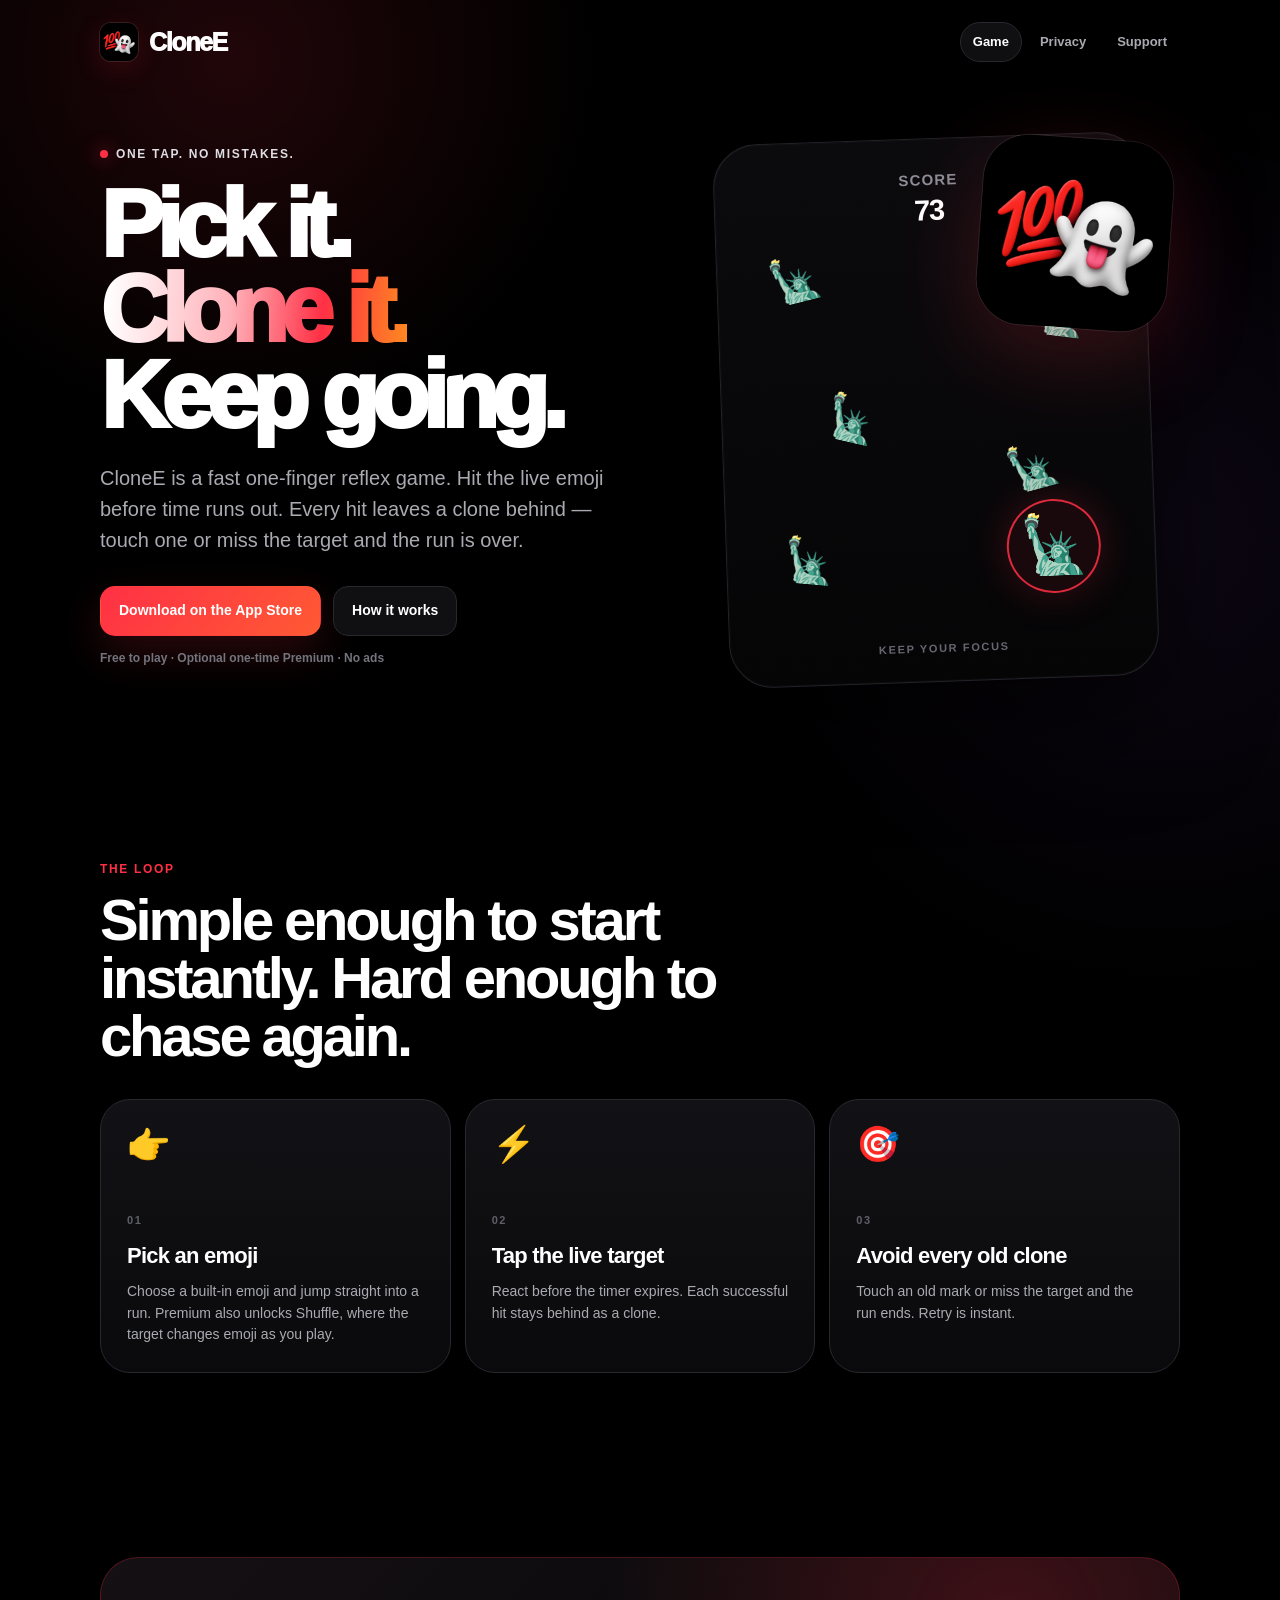
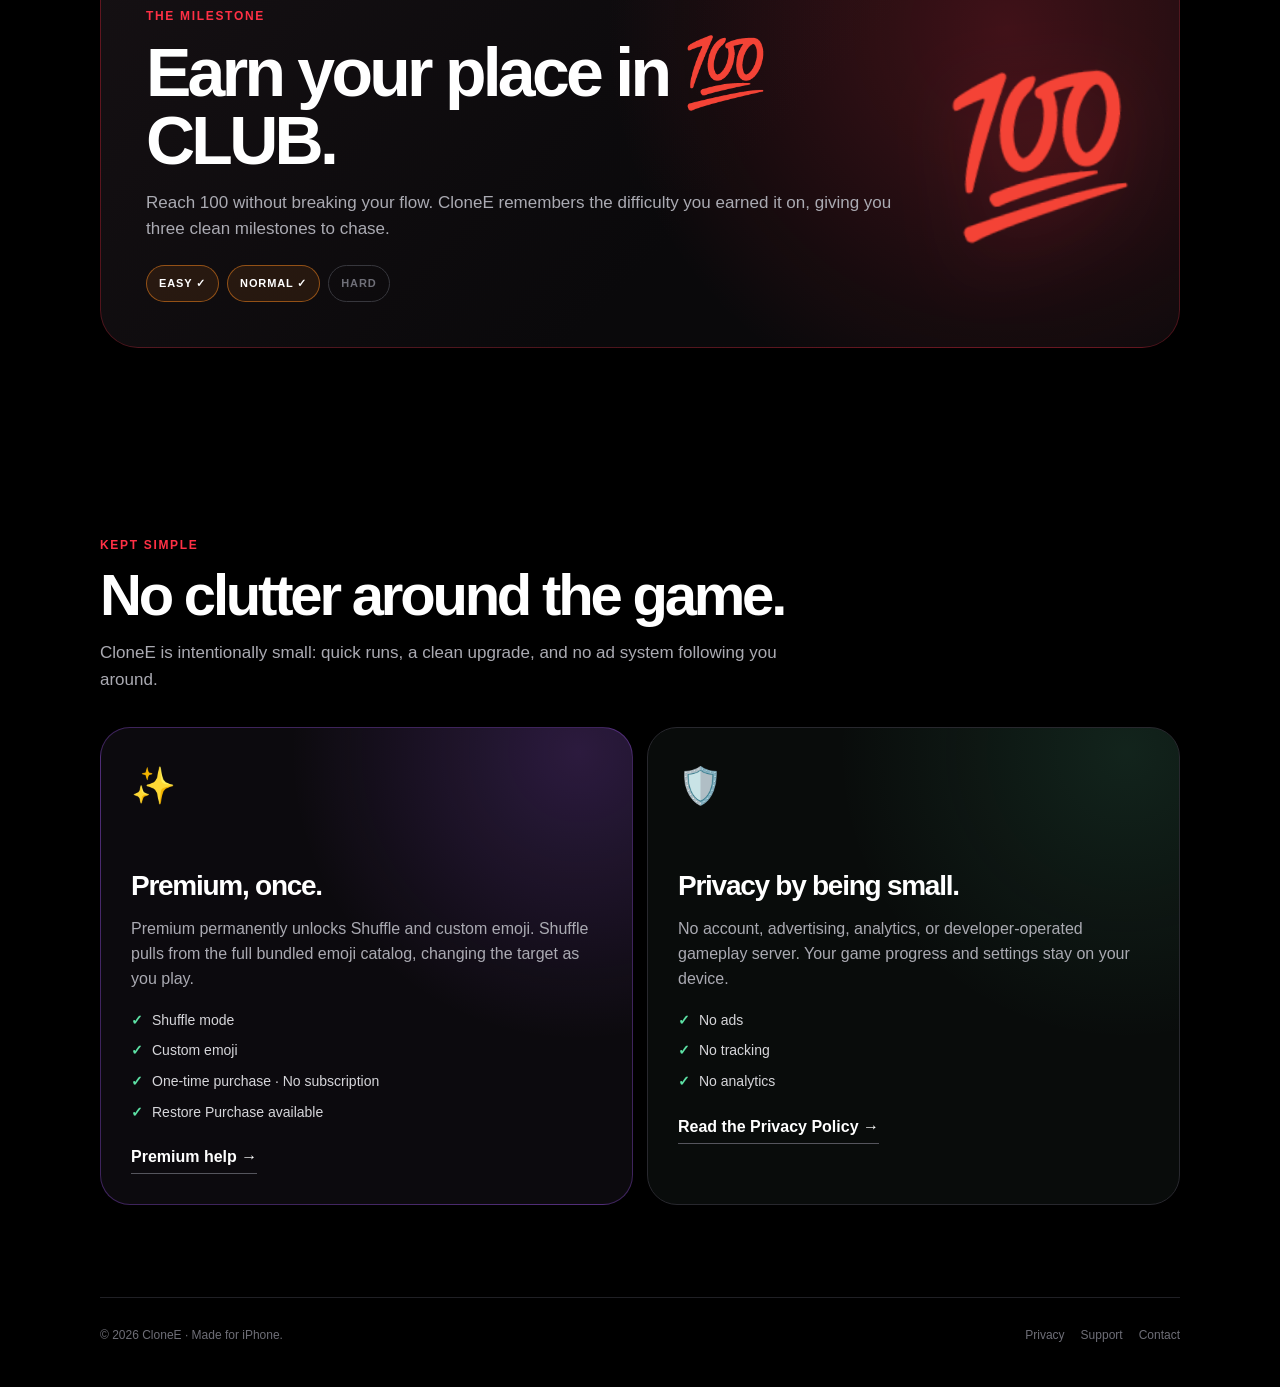
==== index.html @ 0df3048b "Improve CloneE SEO metadata and structured data" ====
<!doctype html>
<html lang="en">
<head>
  <meta charset="utf-8">
  <meta name="viewport" content="width=device-width,initial-scale=1,viewport-fit=cover">
  <meta name="theme-color" content="#000000">
  <meta name="description" content="CloneE is a fast one-finger emoji reflex game for iPhone. Pick a target, react fast, avoid old clones, and chase the 💯 CLUB.">
  <link rel="canonical" href="https://clonee.app/">
  <meta property="og:title" content="CloneE — One tap. No mistakes.">
  <meta property="og:description" content="Pick an emoji — or unlock Shuffle and change targets as you play. Hit the live target, avoid old clones, and keep the run alive.">
  <meta property="og:type" content="website">
  <meta property="og:url" content="https://clonee.app/">
  <meta property="og:site_name" content="CloneE">
  <meta property="og:image" content="https://clonee.app/assets/app-icon.png">
  <meta property="og:image:alt" content="CloneE app icon">
  <meta name="twitter:card" content="summary">
  <meta name="twitter:title" content="CloneE — One tap. No mistakes.">
  <meta name="twitter:description" content="A fast one-finger emoji reflex game for iPhone with Normal and Premium Shuffle modes.">
  <meta name="twitter:image" content="https://clonee.app/assets/app-icon.png">
  <link rel="icon" type="image/png" href="assets/favicon.png">
  <link rel="apple-touch-icon" href="assets/apple-touch-icon.png">
  <link rel="stylesheet" href="styles.css">
  <title>CloneE — Emoji Reflex Game for iPhone</title>
  <script type="application/ld+json">
  {
    "@context": "https://schema.org",
    "@type": "SoftwareApplication",
    "name": "CloneE",
    "applicationCategory": "GameApplication",
    "operatingSystem": "iOS",
    "url": "https://clonee.app/",
    "downloadUrl": "https://apps.apple.com/app/id6813370508",
    "image": "https://clonee.app/assets/app-icon.png",
    "description": "CloneE is a fast one-finger emoji reflex game for iPhone. Hit the live target, avoid old clones, and unlock Premium Shuffle mode and custom emoji.",
    "offers": {
      "@type": "Offer",
      "price": "0",
      "priceCurrency": "USD"
    }
  }
  </script>
</head>
<body>
<a class="skip-link" href="#main">Skip to content</a>
<header class="shell topbar">
  <a class="brand" href="index.html" aria-label="CloneE home">
    <img class="brand-icon" src="assets/app-icon.png" alt="">
    <span>CloneE</span>
  </a>
  <nav class="nav" aria-label="Main navigation">
    <a href="index.html" aria-current="page">Game</a>
    <a href="privacy.html">Privacy</a>
    <a href="support.html">Support</a>
  </nav>
</header>

<main id="main">
  <section class="shell hero">
    <div class="hero-copy">
      <span class="eyebrow"><span class="eyebrow-dot" aria-hidden="true"></span> One tap. No mistakes.</span>
      <h1>Pick it.<br><span class="accent">Clone it.</span><br>Keep going.</h1>
      <p class="lead">CloneE is a fast one-finger reflex game. Hit the live emoji before time runs out. Every hit leaves a clone behind — touch one or miss the target and the run is over.</p>
      <div class="actions">
        <a class="button coming" href="https://apps.apple.com/us/app/clonee/id6813370508" target="_blank" rel="noopener noreferrer" aria-label="Download CloneE on the App Store">Download on the App Store</a>
        <a class="button secondary" href="support.html">How it works</a>
      </div>
      <p class="micro">Free to play · Optional one-time Premium · No ads</p>
    </div>

    <div class="hero-art" aria-label="Stylized preview of CloneE gameplay">
      <div class="icon-wrap"><img class="app-icon" src="assets/app-icon.png" alt="CloneE app icon"></div>
      <div class="game-card">
        <div class="game-score">SCORE<strong>73</strong></div>
        <span class="clone c1" aria-hidden="true">🗽</span>
        <span class="clone c2" aria-hidden="true">🗽</span>
        <span class="clone c3" aria-hidden="true">🗽</span>
        <span class="clone c4" aria-hidden="true">🗽</span>
        <span class="clone c5" aria-hidden="true">🗽</span>
        <span class="target" aria-hidden="true">🗽</span>
        <span class="game-caption">keep your focus</span>
      </div>
    </div>
  </section>

  <section class="shell section" aria-labelledby="how-title">
    <div class="section-head">
      <span class="section-kicker">The loop</span>
      <h2 id="how-title">Simple enough to start instantly. Hard enough to chase again.</h2>
    </div>
    <div class="steps">
      <article class="step">
        <div class="step-emoji" aria-hidden="true">👉</div>
        <span class="step-number">01</span>
        <h3>Pick an emoji</h3>
        <p>Choose a built-in emoji and jump straight into a run. Premium also unlocks Shuffle, where the target changes emoji as you play.</p>
      </article>
      <article class="step">
        <div class="step-emoji" aria-hidden="true">⚡</div>
        <span class="step-number">02</span>
        <h3>Tap the live target</h3>
        <p>React before the timer expires. Each successful hit stays behind as a clone.</p>
      </article>
      <article class="step">
        <div class="step-emoji" aria-hidden="true">🎯</div>
        <span class="step-number">03</span>
        <h3>Avoid every old clone</h3>
        <p>Touch an old mark or miss the target and the run ends. Retry is instant.</p>
      </article>
    </div>
  </section>

  <section class="shell section" aria-labelledby="club-title">
    <div class="club">
      <div>
        <span class="section-kicker">The milestone</span>
        <h2 id="club-title">Earn your place in 💯 CLUB.</h2>
        <p class="section-lead">Reach 100 without breaking your flow. CloneE remembers the difficulty you earned it on, giving you three clean milestones to chase.</p>
        <div class="mode-row" aria-label="100 Club difficulty examples">
          <span class="mode on">EASY ✓</span>
          <span class="mode on">NORMAL ✓</span>
          <span class="mode">HARD</span>
        </div>
      </div>
      <div class="club-mark" aria-hidden="true">💯</div>
    </div>
  </section>

  <section class="shell section" aria-labelledby="simple-title">
    <div class="section-head">
      <span class="section-kicker">Kept simple</span>
      <h2 id="simple-title">No clutter around the game.</h2>
      <p class="section-lead">CloneE is intentionally small: quick runs, a clean upgrade, and no ad system following you around.</p>
    </div>
    <div class="split">
      <article class="feature-card premium">
        <div class="card-icon" aria-hidden="true">✨</div>
        <h3>Premium, once.</h3>
        <p>Premium permanently unlocks Shuffle and custom emoji. Shuffle pulls from the full bundled emoji catalog, changing the target as you play.</p>
        <ul class="feature-list">
          <li>Shuffle mode</li>
          <li>Custom emoji</li>
          <li>One-time purchase · No subscription</li>
          <li>Restore Purchase available</li>
        </ul>
        <a class="text-link" href="support.html#premium">Premium help →</a>
      </article>
      <article class="feature-card privacy">
        <div class="card-icon" aria-hidden="true">🛡️</div>
        <h3>Privacy by being small.</h3>
        <p>No account, advertising, analytics, or developer-operated gameplay server. Your game progress and settings stay on your device.</p>
        <ul class="feature-list">
          <li>No ads</li>
          <li>No tracking</li>
          <li>No analytics</li>
        </ul>
        <a class="text-link" href="privacy.html">Read the Privacy Policy →</a>
      </article>
    </div>
  </section>
</main>

<footer class="shell footer">
  <span>© 2026 CloneE · Made for iPhone.</span>
  <span class="footer-links">
    <a href="privacy.html">Privacy</a>
    <a href="support.html">Support</a>
    <a href="mailto:support@clonee.app">Contact</a>
  </span>
</footer>
</body>
</html>
---- styles.css ----
:root{
  --bg:#000;
  --surface:#0b0b0d;
  --surface-2:#111114;
  --surface-3:#17171b;
  --text:#fff;
  --muted:#aaaab2;
  --dim:#74747d;
  --line:#28282e;
  --red:#ff3045;
  --orange:#ff8a1f;
  --purple:#a95cff;
  --green:#5de2a5;
  --max:1080px;
  --reading:800px;
}
*{box-sizing:border-box}
html{background:var(--bg);color-scheme:dark;scroll-behavior:smooth}
body{
  margin:0;
  color:var(--text);
  background:
    radial-gradient(circle at 18% 2%,rgba(255,48,69,.13),transparent 23rem),
    radial-gradient(circle at 91% 18%,rgba(169,92,255,.08),transparent 28rem),
    var(--bg);
  font-family:-apple-system,BlinkMacSystemFont,"SF Pro Display","SF Pro Text","Segoe UI",sans-serif;
  -webkit-font-smoothing:antialiased;
  line-height:1.55;
}
a{color:inherit}
img{max-width:100%;display:block}
button,a{-webkit-tap-highlight-color:transparent}
::selection{background:rgba(255,48,69,.34);color:#fff}
.skip-link{position:fixed;left:16px;top:-80px;z-index:99;padding:10px 14px;border-radius:12px;background:#fff;color:#000;font-weight:850;text-decoration:none}
.skip-link:focus{top:16px}
.shell{width:min(calc(100% - 34px),var(--max));margin:0 auto}
.reading{width:min(calc(100% - 34px),var(--reading));margin:0 auto}
.topbar{height:84px;display:flex;align-items:center;justify-content:space-between;gap:18px}
.brand{display:inline-flex;align-items:center;gap:11px;text-decoration:none;font-size:25px;font-weight:950;letter-spacing:-.055em}
.brand-icon{width:38px;height:38px;border-radius:11px;box-shadow:0 0 0 1px rgba(255,255,255,.10),0 8px 28px rgba(255,48,69,.15)}
.nav{display:flex;align-items:center;gap:5px}
.nav a{padding:9px 12px;border-radius:999px;text-decoration:none;color:var(--muted);font-size:13px;font-weight:800;border:1px solid transparent;transition:.18s ease}
.nav a:hover,.nav a[aria-current="page"]{color:#fff;background:#101012;border-color:var(--line)}
.nav a:focus-visible,.button:focus-visible,.text-link:focus-visible,.contact-button:focus-visible{outline:3px solid rgba(255,255,255,.9);outline-offset:3px}

.hero{min-height:610px;display:grid;grid-template-columns:1.05fr .95fr;align-items:center;gap:52px;padding:54px 0 82px}
.eyebrow{display:inline-flex;align-items:center;gap:8px;color:#dedee3;font-size:12px;font-weight:900;letter-spacing:.14em;text-transform:uppercase}
.eyebrow-dot{width:8px;height:8px;border-radius:50%;background:var(--red);box-shadow:0 0 18px rgba(255,48,69,.8)}
h1{margin:16px 0 0;font-size:clamp(54px,8vw,94px);line-height:.91;letter-spacing:-.075em;font-weight:950}
.hero h1 .accent{background:linear-gradient(95deg,#fff 3%,#ffb0b8 43%,#ff3045 72%,#ff8a1f);background-clip:text;-webkit-background-clip:text;color:transparent}
.lead{max-width:630px;margin:24px 0 0;color:var(--muted);font-size:clamp(17px,2vw,20px)}
.actions{display:flex;align-items:center;gap:12px;flex-wrap:wrap;margin-top:30px}
.button{display:inline-flex;align-items:center;justify-content:center;min-height:50px;padding:0 18px;border-radius:15px;text-decoration:none;font-weight:900;font-size:14px;border:1px solid transparent}
.button.primary{background:#fff;color:#050505}
.button.primary:hover{background:#eee}
.button.coming{background:linear-gradient(135deg,var(--red),#ff5a34);color:#fff;box-shadow:0 16px 44px rgba(255,48,69,.18);cursor:pointer}
.button.secondary{background:#101012;border-color:var(--line);color:#fff}
.micro{margin-top:13px;color:var(--dim);font-size:12px;font-weight:700}

.hero-art{position:relative;min-height:480px;display:grid;place-items:center}
.icon-wrap{position:absolute;right:2%;top:0;width:min(42%,190px);z-index:3;transform:rotate(4deg)}
.app-icon{width:100%;border-radius:24%;box-shadow:0 26px 90px rgba(255,48,69,.20),0 0 0 1px rgba(255,255,255,.09)}
.game-card{position:relative;width:min(100%,430px);aspect-ratio:.79;border:1px solid #222228;border-radius:44px;background:linear-gradient(180deg,#0b0b0e,#050506);overflow:hidden;box-shadow:0 35px 110px rgba(0,0,0,.7),inset 0 0 0 1px rgba(255,255,255,.025);transform:rotate(-2deg)}
.game-score{position:absolute;top:29px;left:0;right:0;text-align:center;font-size:15px;color:#8e8e98;font-weight:850;letter-spacing:.08em}
.game-score strong{color:#fff;font-size:29px;display:block;letter-spacing:-.04em;margin-top:-3px}
.clone{position:absolute;font-size:clamp(29px,5vw,42px);filter:saturate(.95)}
.clone.c1{left:12%;top:19%;transform:rotate(-12deg)}
.clone.c2{right:14%;top:27%;transform:rotate(9deg)}
.clone.c3{left:24%;top:45%;transform:rotate(15deg)}
.clone.c4{right:22%;top:55%;transform:rotate(-13deg)}
.clone.c5{left:13%;bottom:17%;transform:rotate(7deg)}
.target{position:absolute;right:13%;bottom:16%;font-size:56px;display:grid;place-items:center;width:90px;height:90px;border-radius:50%;background:rgba(255,48,69,.08);box-shadow:0 0 0 2px rgba(255,48,69,.85),0 0 44px rgba(255,48,69,.24)}
.game-caption{position:absolute;bottom:24px;left:0;right:0;text-align:center;color:#676771;font-size:11px;font-weight:850;letter-spacing:.15em;text-transform:uppercase}

.section{padding:92px 0}
.section-head{max-width:700px;margin-bottom:34px}
.section-kicker{color:var(--red);font-size:12px;font-weight:900;letter-spacing:.14em;text-transform:uppercase}
h2{font-size:clamp(36px,5vw,58px);line-height:1;letter-spacing:-.055em;margin:10px 0 0}
.section-lead{margin:16px 0 0;color:var(--muted);font-size:17px}
.steps{display:grid;grid-template-columns:repeat(3,1fr);gap:14px}
.step{min-height:230px;padding:26px;border:1px solid var(--line);border-radius:30px;background:linear-gradient(180deg,#121216,#0a0a0c)}
.step-emoji{font-size:35px;line-height:1;margin-bottom:46px}
.step-number{color:#5f5f68;font-size:11px;font-weight:900;letter-spacing:.14em}
.step h3{margin:7px 0 8px;font-size:22px;letter-spacing:-.035em}
.step p{margin:0;color:var(--muted);font-size:14px}

.club{position:relative;overflow:hidden;border:1px solid rgba(255,48,69,.26);border-radius:38px;background:radial-gradient(circle at 84% 18%,rgba(255,48,69,.22),transparent 25rem),linear-gradient(135deg,#151013,#0a090b 58%);padding:45px;display:grid;grid-template-columns:1fr auto;gap:28px;align-items:center}
.club-mark{font-size:clamp(78px,13vw,150px);line-height:1;filter:drop-shadow(0 17px 35px rgba(255,48,69,.20));transform:rotate(-5deg)}
.club h2{font-size:clamp(40px,6vw,68px)}
.mode-row{display:flex;gap:8px;flex-wrap:wrap;margin-top:22px}
.mode{padding:9px 12px;border-radius:999px;border:1px solid #37373d;color:#6f6f78;font-size:11px;font-weight:900;letter-spacing:.08em}
.mode.on{color:#fff;border-color:rgba(255,138,31,.5);background:rgba(255,138,31,.10)}

.split{display:grid;grid-template-columns:1fr 1fr;gap:14px}
.feature-card{border:1px solid var(--line);border-radius:30px;padding:30px;background:#0b0b0e}
.feature-card.premium{background:radial-gradient(circle at 90% 5%,rgba(169,92,255,.20),transparent 18rem),#0c0a0e;border-color:rgba(169,92,255,.32)}
.feature-card.privacy{background:radial-gradient(circle at 90% 5%,rgba(93,226,165,.11),transparent 18rem),#090c0b}
.card-icon{font-size:36px;margin-bottom:50px}
.feature-card h3{font-size:28px;letter-spacing:-.045em;margin:0 0 10px}
.feature-card p{color:var(--muted);margin:0 0 18px}
.feature-list{display:grid;gap:9px;margin:18px 0 0;padding:0;list-style:none;color:#d6d6da;font-size:14px}
.feature-list li::before{content:"✓";color:var(--green);font-weight:950;margin-right:9px}
.text-link{display:inline-flex;margin-top:22px;color:#fff;text-decoration:none;font-weight:900;border-bottom:1px solid #55555d;padding-bottom:3px}
.text-link:hover{border-color:#fff}

.page-hero{padding:65px 0 35px;text-align:center}
.page-hero h1{font-size:clamp(48px,8vw,76px)}
.page-hero .lead{margin-left:auto;margin-right:auto}
.meta{text-align:center;color:var(--dim);font-size:12px;margin:0 0 38px}
.content-stack{display:grid;gap:12px;padding-bottom:70px}
.content-card{border:1px solid var(--line);background:linear-gradient(180deg,#101013,#0b0b0d);border-radius:26px;padding:27px 29px}
.content-card.highlight{border-color:rgba(255,48,69,.28);background:linear-gradient(180deg,rgba(255,48,69,.09),rgba(255,48,69,.035))}
.content-card h2{font-size:21px;letter-spacing:-.03em;margin:0 0 10px}
.content-card h3{font-size:15px;margin:23px 0 6px;color:#f0f0f2}
.content-card p,.content-card li{color:var(--muted);font-size:15px}
.content-card p:last-child{margin-bottom:0}
.content-card ul{padding-left:20px;margin-bottom:0}
.content-card strong{color:#fff}
.contact-button{display:inline-flex;align-items:center;gap:8px;margin-top:7px;padding:12px 15px;border:1px solid #38383f;background:#111114;border-radius:14px;text-decoration:none;font-weight:900;font-size:14px}
.contact-button:hover{border-color:#666670}
.contact-actions{display:flex;align-items:center;gap:9px;flex-wrap:wrap}
button.contact-button{font:inherit;color:inherit;cursor:pointer}
.copy-email.copied{border-color:rgba(93,226,165,.65);color:var(--green)}
.faq h3{margin-top:0}
.faq + .faq{border-top:1px solid #25252b;padding-top:22px;margin-top:22px}

.footer{display:flex;align-items:flex-start;justify-content:space-between;gap:20px;flex-wrap:wrap;border-top:1px solid #202025;padding:28px 0 42px;color:#6e6e77;font-size:12px}
.footer-links{display:flex;gap:16px;flex-wrap:wrap}
.footer a{text-decoration:none}.footer a:hover{color:#fff}

@media(max-width:820px){
  .hero{grid-template-columns:1fr;gap:38px;padding-top:28px}
  .hero-copy{text-align:center}.hero-copy .lead{margin-left:auto;margin-right:auto}.actions{justify-content:center}
  .hero-art{min-height:430px}.game-card{width:min(88%,400px)}.icon-wrap{right:8%;width:145px}
  .steps{grid-template-columns:1fr}.step{min-height:0}.step-emoji{margin-bottom:24px}
  .split{grid-template-columns:1fr}
  .club{grid-template-columns:1fr;text-align:center}.club-mark{grid-row:1;margin:auto}.mode-row{justify-content:center}
}
@media(max-width:560px){
  .shell,.reading{width:min(calc(100% - 22px),var(--max))}
  .topbar{height:72px}.brand{font-size:22px}.brand-icon{width:34px;height:34px}
  .nav a{padding:8px 8px;font-size:12px}
  .hero{min-height:auto;padding:33px 0 70px}h1{font-size:58px}.lead{font-size:16px}
  .hero-art{min-height:390px}.game-card{border-radius:35px}.icon-wrap{right:3%;width:125px}
  .target{width:76px;height:76px;font-size:48px}
  .section{padding:68px 0}.club{padding:30px 20px;border-radius:30px}.club-mark{font-size:100px}
  .feature-card,.step,.content-card{border-radius:23px;padding:23px 21px}
  .page-hero{padding-top:45px}.page-hero h1{font-size:50px}.meta{margin-bottom:28px}
}
@media(prefers-reduced-motion:reduce){html{scroll-behavior:auto}*{transition:none!important;animation:none!important}}
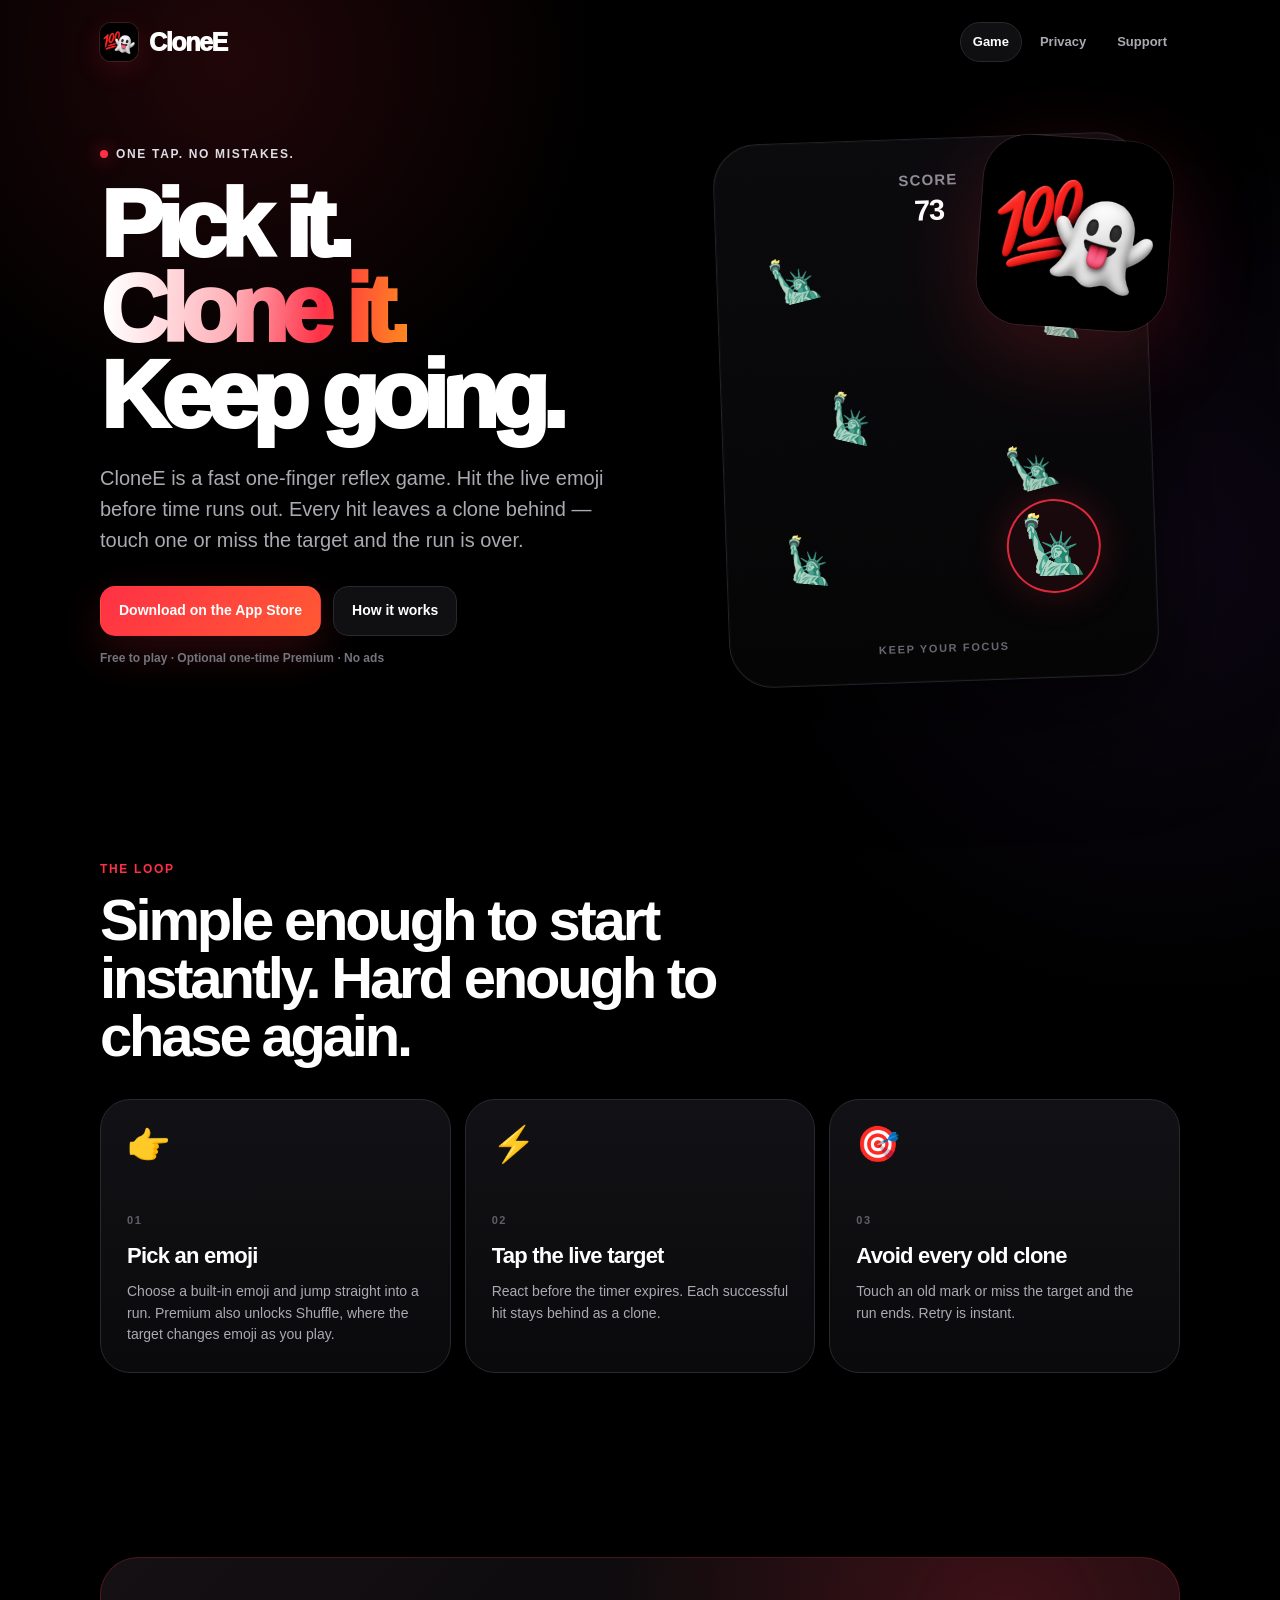
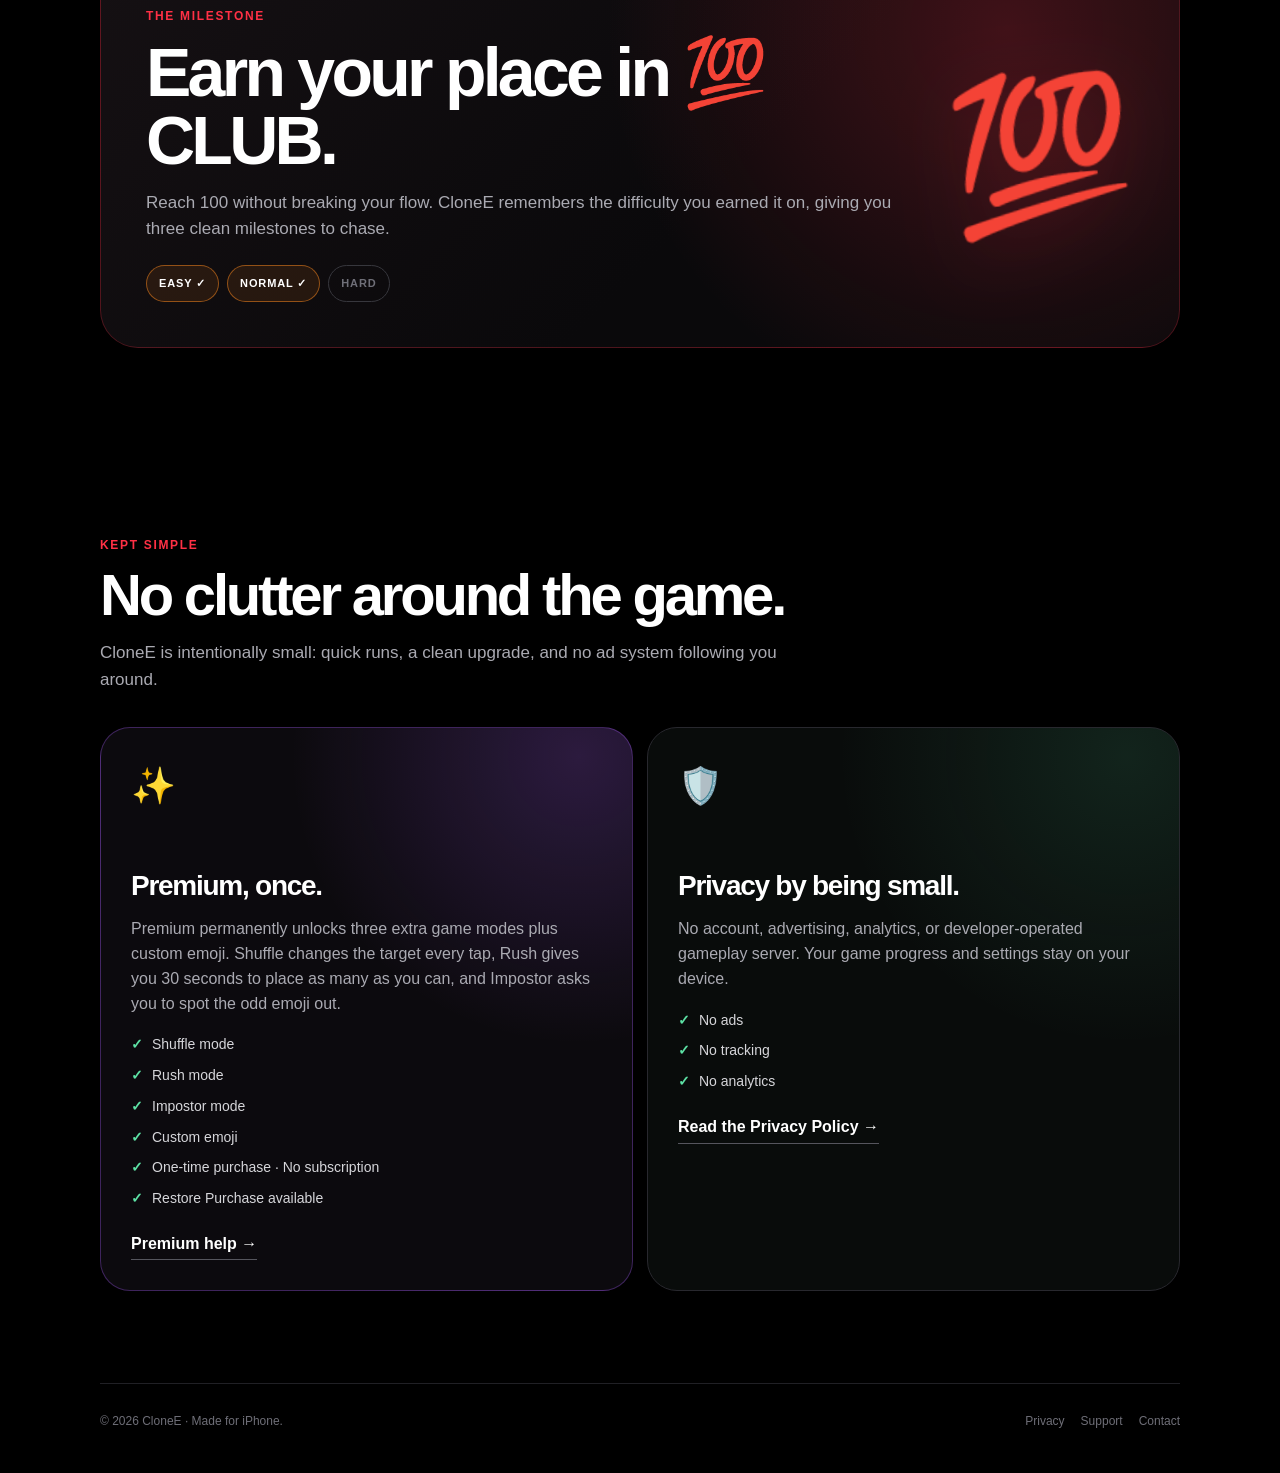
==== commit e26c6353: "Update site for CloneE 1.0.2" ====
--- a/index.html
+++ b/index.html
@@ -4,10 +4,10 @@
   <meta charset="utf-8">
   <meta name="viewport" content="width=device-width,initial-scale=1,viewport-fit=cover">
   <meta name="theme-color" content="#000000">
-  <meta name="description" content="CloneE is a fast one-finger emoji reflex game for iPhone. Pick a target, react fast, avoid old clones, and chase the 💯 CLUB.">
+  <meta name="description" content="CloneE is a fast one-finger emoji game for iPhone with Normal, Shuffle, Rush, and Impostor modes. React fast, chase a high score, and earn your place in the 💯 CLUB.">
   <link rel="canonical" href="https://clonee.app/">
   <meta property="og:title" content="CloneE — One tap. No mistakes.">
-  <meta property="og:description" content="Pick an emoji — or unlock Shuffle and change targets as you play. Hit the live target, avoid old clones, and keep the run alive.">
+  <meta property="og:description" content="Play Normal for free, or unlock Shuffle, Rush, and Impostor with Premium. Four quick modes, one-tap controls, no ads.">
   <meta property="og:type" content="website">
   <meta property="og:url" content="https://clonee.app/">
   <meta property="og:site_name" content="CloneE">
@@ -15,7 +15,7 @@
   <meta property="og:image:alt" content="CloneE app icon">
   <meta name="twitter:card" content="summary">
   <meta name="twitter:title" content="CloneE — One tap. No mistakes.">
-  <meta name="twitter:description" content="A fast one-finger emoji reflex game for iPhone with Normal and Premium Shuffle modes.">
+  <meta name="twitter:description" content="A fast one-finger emoji game for iPhone with Normal, Shuffle, Rush, and Impostor modes.">
   <meta name="twitter:image" content="https://clonee.app/assets/app-icon.png">
   <link rel="icon" type="image/png" href="assets/favicon.png">
   <link rel="apple-touch-icon" href="assets/apple-touch-icon.png">
@@ -31,7 +31,7 @@
     "url": "https://clonee.app/",
     "downloadUrl": "https://apps.apple.com/app/id6813370508",
     "image": "https://clonee.app/assets/app-icon.png",
-    "description": "CloneE is a fast one-finger emoji reflex game for iPhone. Hit the live target, avoid old clones, and unlock Premium Shuffle mode and custom emoji.",
+    "description": "CloneE is a fast one-finger emoji game for iPhone with Normal, Shuffle, Rush, and Impostor modes. Premium unlocks Shuffle, Rush, Impostor, and custom emoji.",
     "offers": {
       "@type": "Offer",
       "price": "0",
@@ -61,7 +61,7 @@
       <h1>Pick it.<br><span class="accent">Clone it.</span><br>Keep going.</h1>
       <p class="lead">CloneE is a fast one-finger reflex game. Hit the live emoji before time runs out. Every hit leaves a clone behind — touch one or miss the target and the run is over.</p>
       <div class="actions">
-        <a class="button coming" href="https://apps.apple.com/us/app/clonee/id6813370508" target="_blank" rel="noopener noreferrer" aria-label="Download CloneE on the App Store">Download on the App Store</a>
+        <a class="button coming" href="https://apps.apple.com/app/id6813370508" target="_blank" rel="noopener noreferrer" aria-label="Download CloneE on the App Store">Download on the App Store</a>
         <a class="button secondary" href="support.html">How it works</a>
       </div>
       <p class="micro">Free to play · Optional one-time Premium · No ads</p>
@@ -135,9 +135,11 @@
       <article class="feature-card premium">
         <div class="card-icon" aria-hidden="true">✨</div>
         <h3>Premium, once.</h3>
-        <p>Premium permanently unlocks Shuffle and custom emoji. Shuffle pulls from the full bundled emoji catalog, changing the target as you play.</p>
+        <p>Premium permanently unlocks three extra game modes plus custom emoji. Shuffle changes the target every tap, Rush gives you 30 seconds to place as many as you can, and Impostor asks you to spot the odd emoji out.</p>
         <ul class="feature-list">
           <li>Shuffle mode</li>
+          <li>Rush mode</li>
+          <li>Impostor mode</li>
           <li>Custom emoji</li>
           <li>One-time purchase · No subscription</li>
           <li>Restore Purchase available</li>
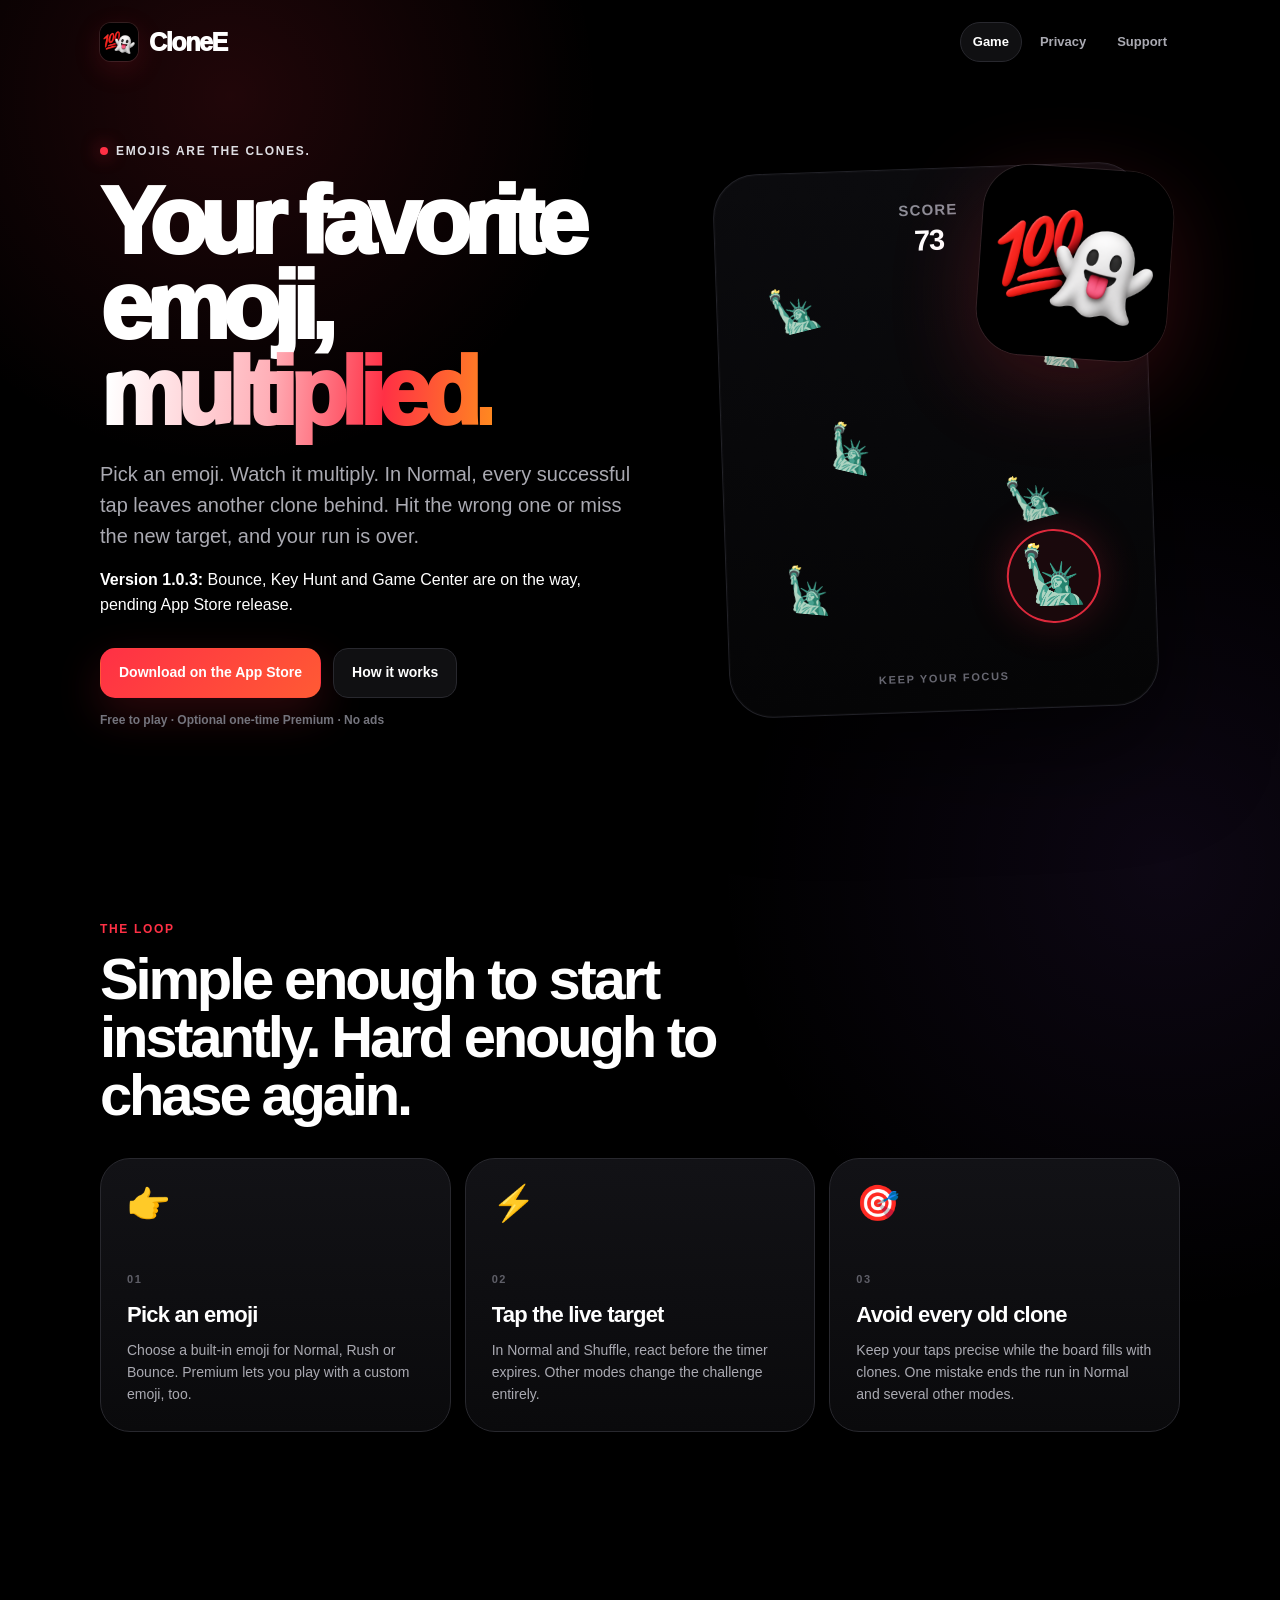
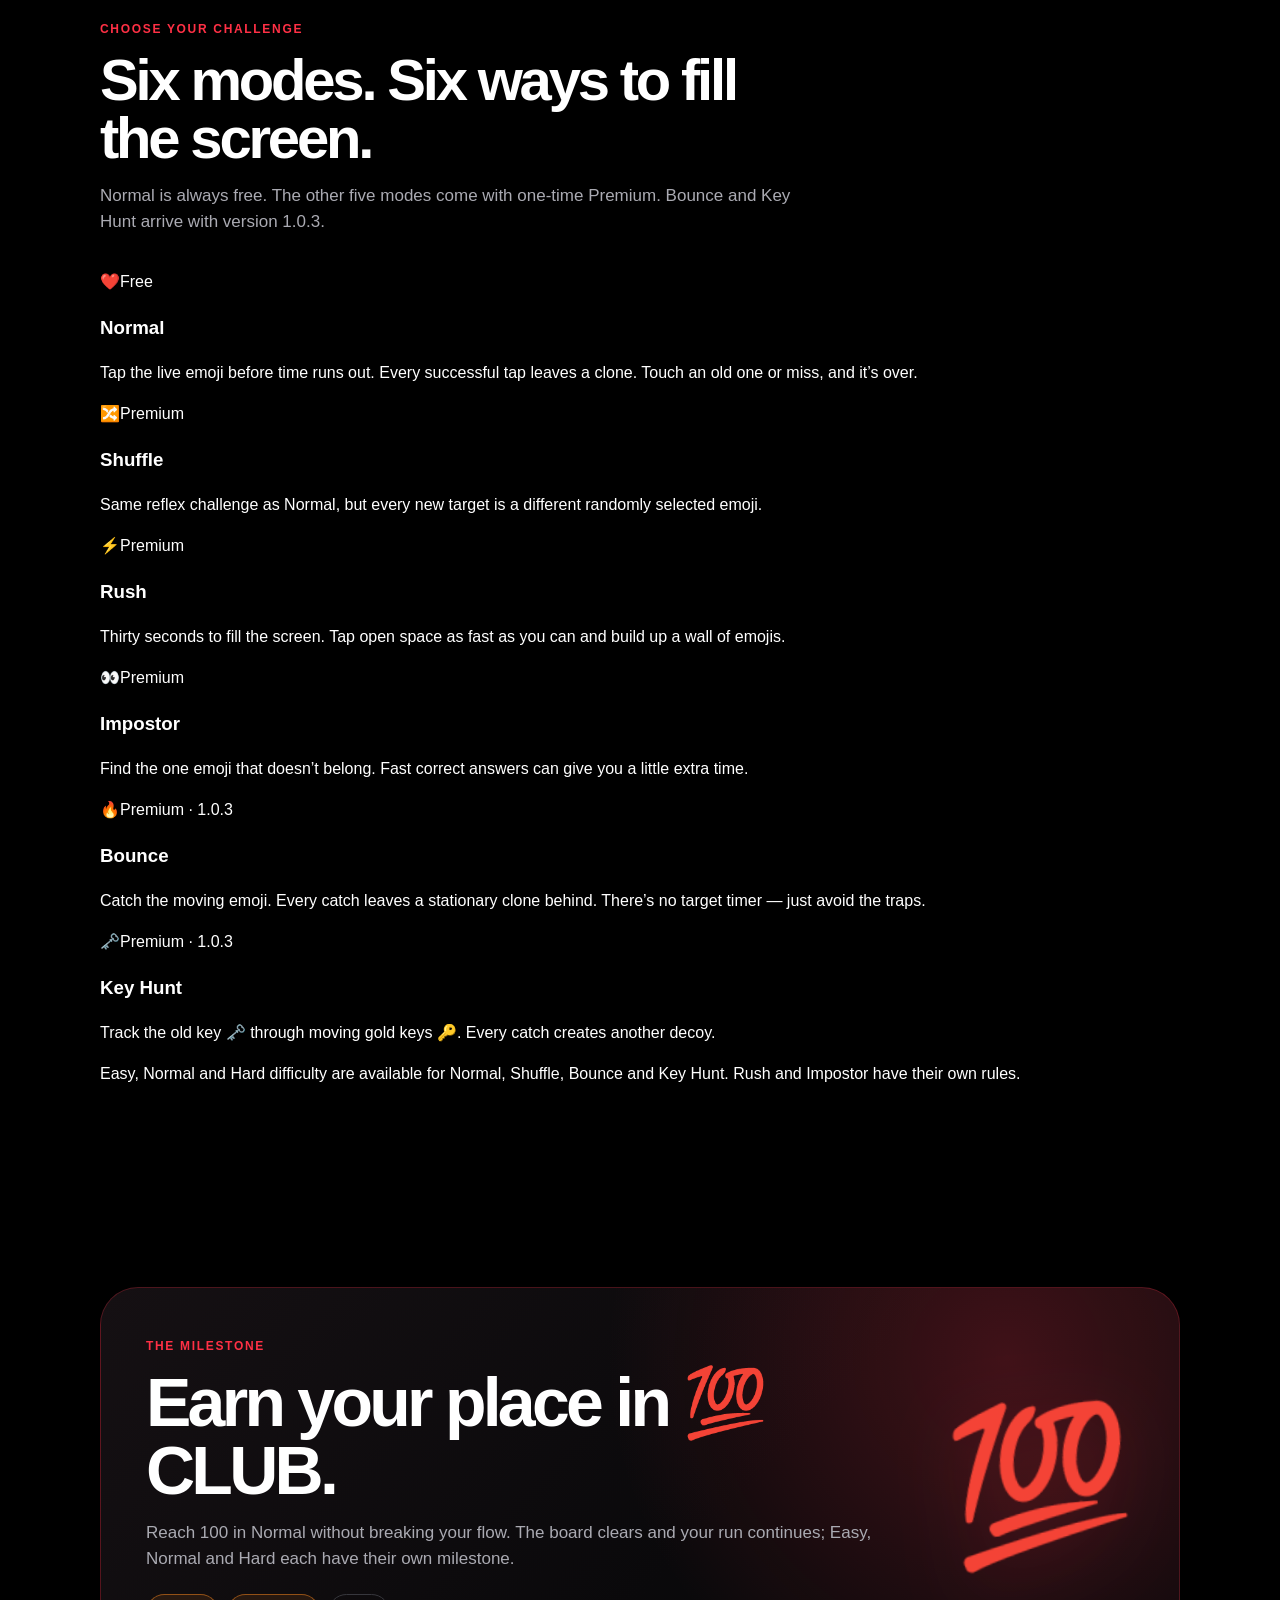
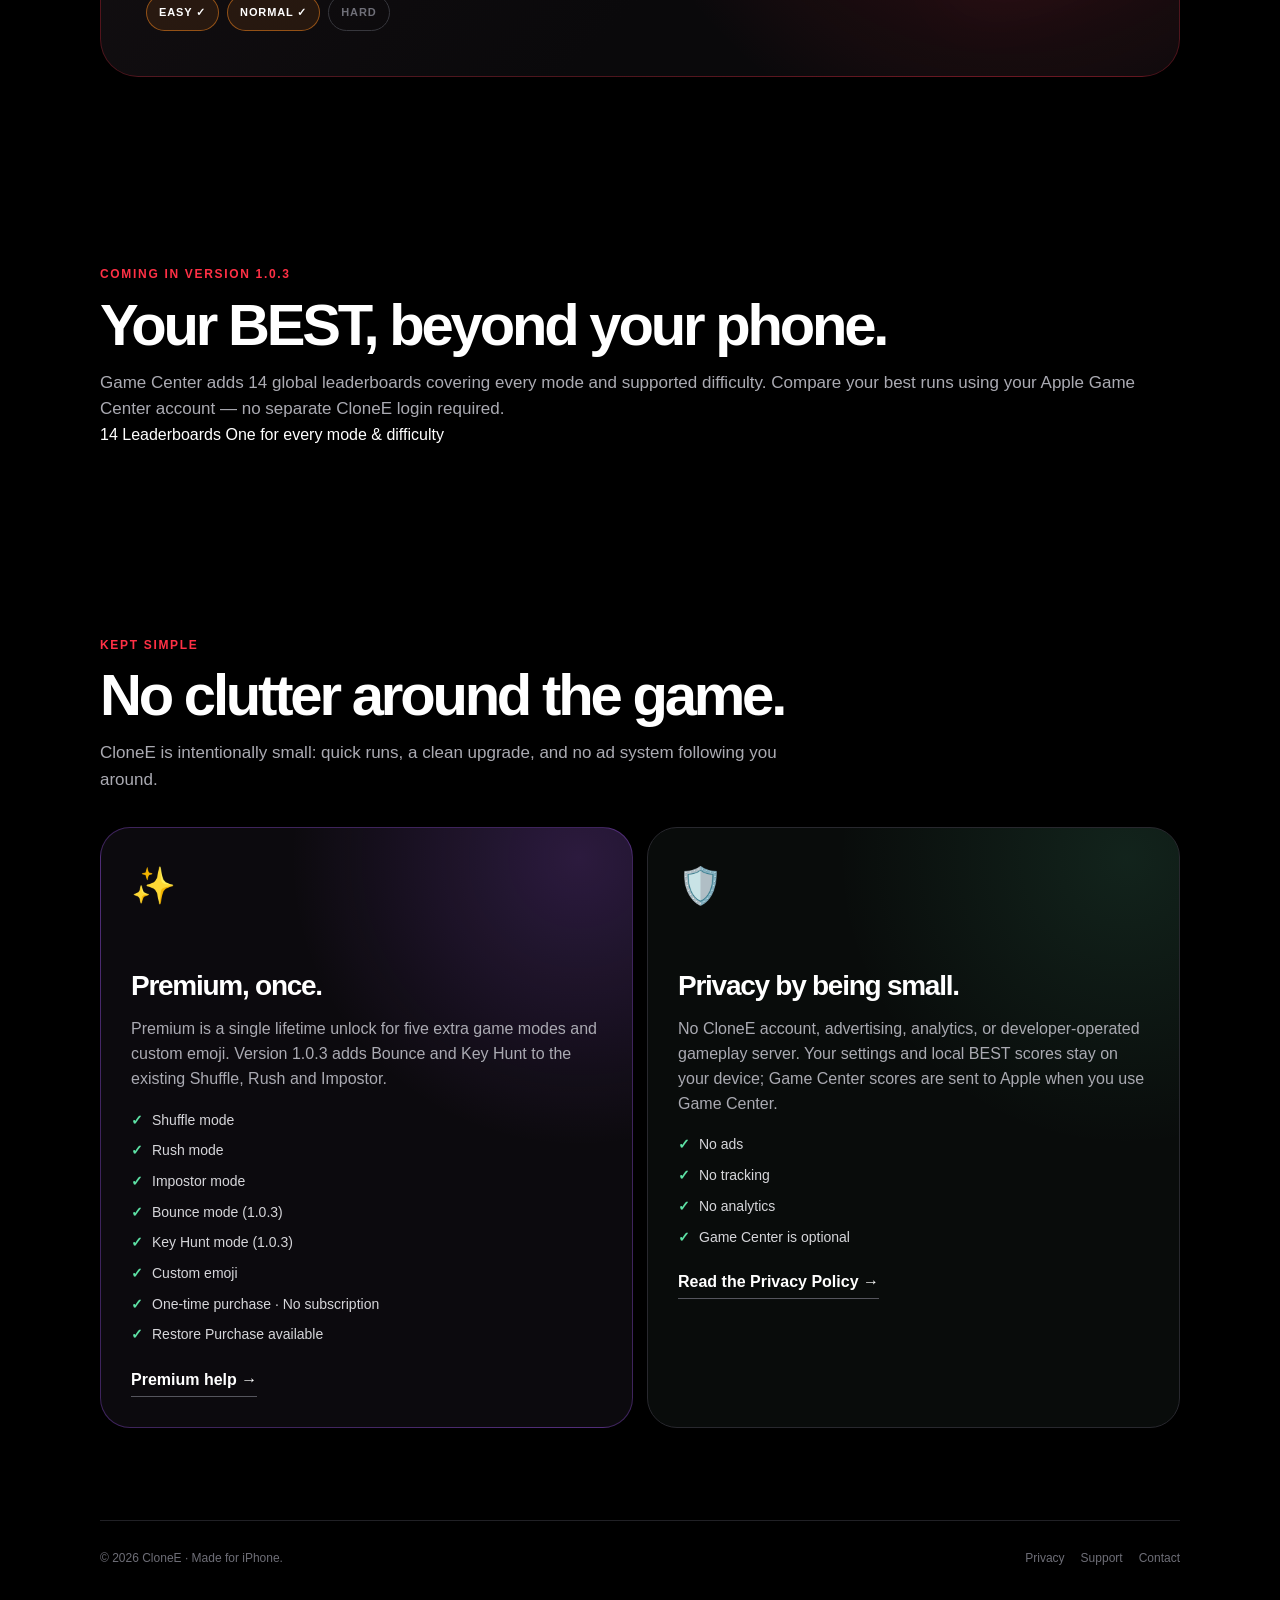
==== commit d12aff2f: "Refresh CloneE homepage for six modes and Game Center" ====
--- a/index.html
+++ b/index.html
@@ -4,10 +4,10 @@
   <meta charset="utf-8">
   <meta name="viewport" content="width=device-width,initial-scale=1,viewport-fit=cover">
   <meta name="theme-color" content="#000000">
-  <meta name="description" content="CloneE is a fast one-finger emoji game for iPhone with Normal, Shuffle, Rush, and Impostor modes. React fast, chase a high score, and earn your place in the 💯 CLUB.">
+  <meta name="description" content="CloneE is a one-tap emoji game for iPhone. Your favorite emoji, multiplied. Six modes including Normal, Shuffle, Rush, Impostor, Bounce and Key Hunt, with Game Center in version 1.0.3.">
   <link rel="canonical" href="https://clonee.app/">
-  <meta property="og:title" content="CloneE — One tap. No mistakes.">
-  <meta property="og:description" content="Play Normal for free, or unlock Shuffle, Rush, and Impostor with Premium. Four quick modes, one-tap controls, no ads.">
+  <meta property="og:title" content="CloneE — Your favorite emoji, multiplied.">
+  <meta property="og:description" content="Emojis are the clones. Play Normal free, or unlock five Premium modes. Version 1.0.3 adds Bounce, Key Hunt and Game Center.">
   <meta property="og:type" content="website">
   <meta property="og:url" content="https://clonee.app/">
   <meta property="og:site_name" content="CloneE">
@@ -15,7 +15,7 @@
   <meta property="og:image:alt" content="CloneE app icon">
   <meta name="twitter:card" content="summary">
   <meta name="twitter:title" content="CloneE — One tap. No mistakes.">
-  <meta name="twitter:description" content="A fast one-finger emoji game for iPhone with Normal, Shuffle, Rush, and Impostor modes.">
+  <meta name="twitter:description" content="Your favorite emoji, multiplied. Six modes, one-time Premium, no ads. Bounce, Key Hunt and Game Center arrive in version 1.0.3.">
   <meta name="twitter:image" content="https://clonee.app/assets/app-icon.png">
   <link rel="icon" type="image/png" href="assets/favicon.png">
   <link rel="apple-touch-icon" href="assets/apple-touch-icon.png">
@@ -31,7 +31,7 @@
     "url": "https://clonee.app/",
     "downloadUrl": "https://apps.apple.com/app/id6813370508",
     "image": "https://clonee.app/assets/app-icon.png",
-    "description": "CloneE is a fast one-finger emoji game for iPhone with Normal, Shuffle, Rush, and Impostor modes. Premium unlocks Shuffle, Rush, Impostor, and custom emoji.",
+    "description": "CloneE is an iPhone emoji reflex game with six modes: Normal, Shuffle, Rush, Impostor, Bounce and Key Hunt. Normal is free. One-time Premium unlocks five extra modes and custom emoji. Game Center leaderboards are included in version 1.0.3.",
     "offers": {
       "@type": "Offer",
       "price": "0",
@@ -57,9 +57,10 @@
 <main id="main">
   <section class="shell hero">
     <div class="hero-copy">
-      <span class="eyebrow"><span class="eyebrow-dot" aria-hidden="true"></span> One tap. No mistakes.</span>
-      <h1>Pick it.<br><span class="accent">Clone it.</span><br>Keep going.</h1>
-      <p class="lead">CloneE is a fast one-finger reflex game. Hit the live emoji before time runs out. Every hit leaves a clone behind — touch one or miss the target and the run is over.</p>
+      <span class="eyebrow"><span class="eyebrow-dot" aria-hidden="true"></span> Emojis are the clones.</span>
+      <h1>Your favorite<br>emoji, <span class="accent">multiplied.</span></h1>
+      <p class="lead">Pick an emoji. Watch it multiply. In Normal, every successful tap leaves another clone behind. Hit the wrong one or miss the new target, and your run is over.</p>
+      <p class="release-note"><strong>Version 1.0.3:</strong> Bounce, Key Hunt and Game Center are on the way, pending App Store release.</p>
       <div class="actions">
         <a class="button coming" href="https://apps.apple.com/app/id6813370508" target="_blank" rel="noopener noreferrer" aria-label="Download CloneE on the App Store">Download on the App Store</a>
         <a class="button secondary" href="support.html">How it works</a>
@@ -92,21 +93,62 @@
         <div class="step-emoji" aria-hidden="true">👉</div>
         <span class="step-number">01</span>
         <h3>Pick an emoji</h3>
-        <p>Choose a built-in emoji and jump straight into a run. Premium also unlocks Shuffle, where the target changes emoji as you play.</p>
+        <p>Choose a built-in emoji for Normal, Rush or Bounce. Premium lets you play with a custom emoji, too.</p>
       </article>
       <article class="step">
         <div class="step-emoji" aria-hidden="true">⚡</div>
         <span class="step-number">02</span>
         <h3>Tap the live target</h3>
-        <p>React before the timer expires. Each successful hit stays behind as a clone.</p>
+        <p>In Normal and Shuffle, react before the timer expires. Other modes change the challenge entirely.</p>
       </article>
       <article class="step">
         <div class="step-emoji" aria-hidden="true">🎯</div>
         <span class="step-number">03</span>
         <h3>Avoid every old clone</h3>
-        <p>Touch an old mark or miss the target and the run ends. Retry is instant.</p>
-      </article>
-    </div>
+        <p>Keep your taps precise while the board fills with clones. One mistake ends the run in Normal and several other modes.</p>
+      </article>
+    </div>
+  </section>
+
+  <section class="shell section" id="modes" aria-labelledby="modes-title">
+    <div class="section-head">
+      <span class="section-kicker">Choose your challenge</span>
+      <h2 id="modes-title">Six modes. Six ways to fill the screen.</h2>
+      <p class="section-lead">Normal is always free. The other five modes come with one-time Premium. Bounce and Key Hunt arrive with version 1.0.3.</p>
+    </div>
+    <div class="mode-grid">
+      <article class="mode-card">
+        <div class="mode-card-top"><span aria-hidden="true">❤️</span><span class="mode-tier free">Free</span></div>
+        <h3>Normal</h3>
+        <p>Tap the live emoji before time runs out. Every successful tap leaves a clone. Touch an old one or miss, and it’s over.</p>
+      </article>
+      <article class="mode-card">
+        <div class="mode-card-top"><span aria-hidden="true">🔀</span><span class="mode-tier">Premium</span></div>
+        <h3>Shuffle</h3>
+        <p>Same reflex challenge as Normal, but every new target is a different randomly selected emoji.</p>
+      </article>
+      <article class="mode-card">
+        <div class="mode-card-top"><span aria-hidden="true">⚡</span><span class="mode-tier">Premium</span></div>
+        <h3>Rush</h3>
+        <p>Thirty seconds to fill the screen. Tap open space as fast as you can and build up a wall of emojis.</p>
+      </article>
+      <article class="mode-card">
+        <div class="mode-card-top"><span aria-hidden="true">👀</span><span class="mode-tier">Premium</span></div>
+        <h3>Impostor</h3>
+        <p>Find the one emoji that doesn’t belong. Fast correct answers can give you a little extra time.</p>
+      </article>
+      <article class="mode-card">
+        <div class="mode-card-top"><span aria-hidden="true">🔥</span><span class="mode-tier">Premium · 1.0.3</span></div>
+        <h3>Bounce</h3>
+        <p>Catch the moving emoji. Every catch leaves a stationary clone behind. There’s no target timer — just avoid the traps.</p>
+      </article>
+      <article class="mode-card">
+        <div class="mode-card-top"><span aria-hidden="true">🗝️</span><span class="mode-tier">Premium · 1.0.3</span></div>
+        <h3>Key Hunt</h3>
+        <p>Track the old key 🗝️ through moving gold keys 🔑. Every catch creates another decoy.</p>
+      </article>
+    </div>
+    <p class="modes-footnote">Easy, Normal and Hard difficulty are available for Normal, Shuffle, Bounce and Key Hunt. Rush and Impostor have their own rules.</p>
   </section>
 
   <section class="shell section" aria-labelledby="club-title">
@@ -114,7 +156,7 @@
       <div>
         <span class="section-kicker">The milestone</span>
         <h2 id="club-title">Earn your place in 💯 CLUB.</h2>
-        <p class="section-lead">Reach 100 without breaking your flow. CloneE remembers the difficulty you earned it on, giving you three clean milestones to chase.</p>
+        <p class="section-lead">Reach 100 in Normal without breaking your flow. The board clears and your run continues; Easy, Normal and Hard each have their own milestone.</p>
         <div class="mode-row" aria-label="100 Club difficulty examples">
           <span class="mode on">EASY ✓</span>
           <span class="mode on">NORMAL ✓</span>
@@ -125,6 +167,21 @@
     </div>
   </section>
 
+  <section class="shell section" id="game-center" aria-labelledby="game-center-title">
+    <div class="game-center-block">
+      <div>
+        <span class="section-kicker">Coming in version 1.0.3</span>
+        <h2 id="game-center-title">Your BEST, beyond your phone.</h2>
+        <p class="section-lead">Game Center adds 14 global leaderboards covering every mode and supported difficulty. Compare your best runs using your Apple Game Center account — no separate CloneE login required.</p>
+      </div>
+      <div class="leaderboard-visual" aria-label="Fourteen Game Center leaderboards">
+        <span class="leaderboard-number">14</span>
+        <span class="leaderboard-caption">Leaderboards</span>
+        <span class="leaderboard-detail">One for every mode &amp; difficulty</span>
+      </div>
+    </div>
+  </section>
+
   <section class="shell section" aria-labelledby="simple-title">
     <div class="section-head">
       <span class="section-kicker">Kept simple</span>
@@ -135,11 +192,13 @@
       <article class="feature-card premium">
         <div class="card-icon" aria-hidden="true">✨</div>
         <h3>Premium, once.</h3>
-        <p>Premium permanently unlocks three extra game modes plus custom emoji. Shuffle changes the target every tap, Rush gives you 30 seconds to place as many as you can, and Impostor asks you to spot the odd emoji out.</p>
+        <p>Premium is a single lifetime unlock for five extra game modes and custom emoji. Version 1.0.3 adds Bounce and Key Hunt to the existing Shuffle, Rush and Impostor.</p>
         <ul class="feature-list">
           <li>Shuffle mode</li>
           <li>Rush mode</li>
           <li>Impostor mode</li>
+          <li>Bounce mode (1.0.3)</li>
+          <li>Key Hunt mode (1.0.3)</li>
           <li>Custom emoji</li>
           <li>One-time purchase · No subscription</li>
           <li>Restore Purchase available</li>
@@ -149,11 +208,12 @@
       <article class="feature-card privacy">
         <div class="card-icon" aria-hidden="true">🛡️</div>
         <h3>Privacy by being small.</h3>
-        <p>No account, advertising, analytics, or developer-operated gameplay server. Your game progress and settings stay on your device.</p>
+        <p>No CloneE account, advertising, analytics, or developer-operated gameplay server. Your settings and local BEST scores stay on your device; Game Center scores are sent to Apple when you use Game Center.</p>
         <ul class="feature-list">
           <li>No ads</li>
           <li>No tracking</li>
           <li>No analytics</li>
+          <li>Game Center is optional</li>
         </ul>
         <a class="text-link" href="privacy.html">Read the Privacy Policy →</a>
       </article>
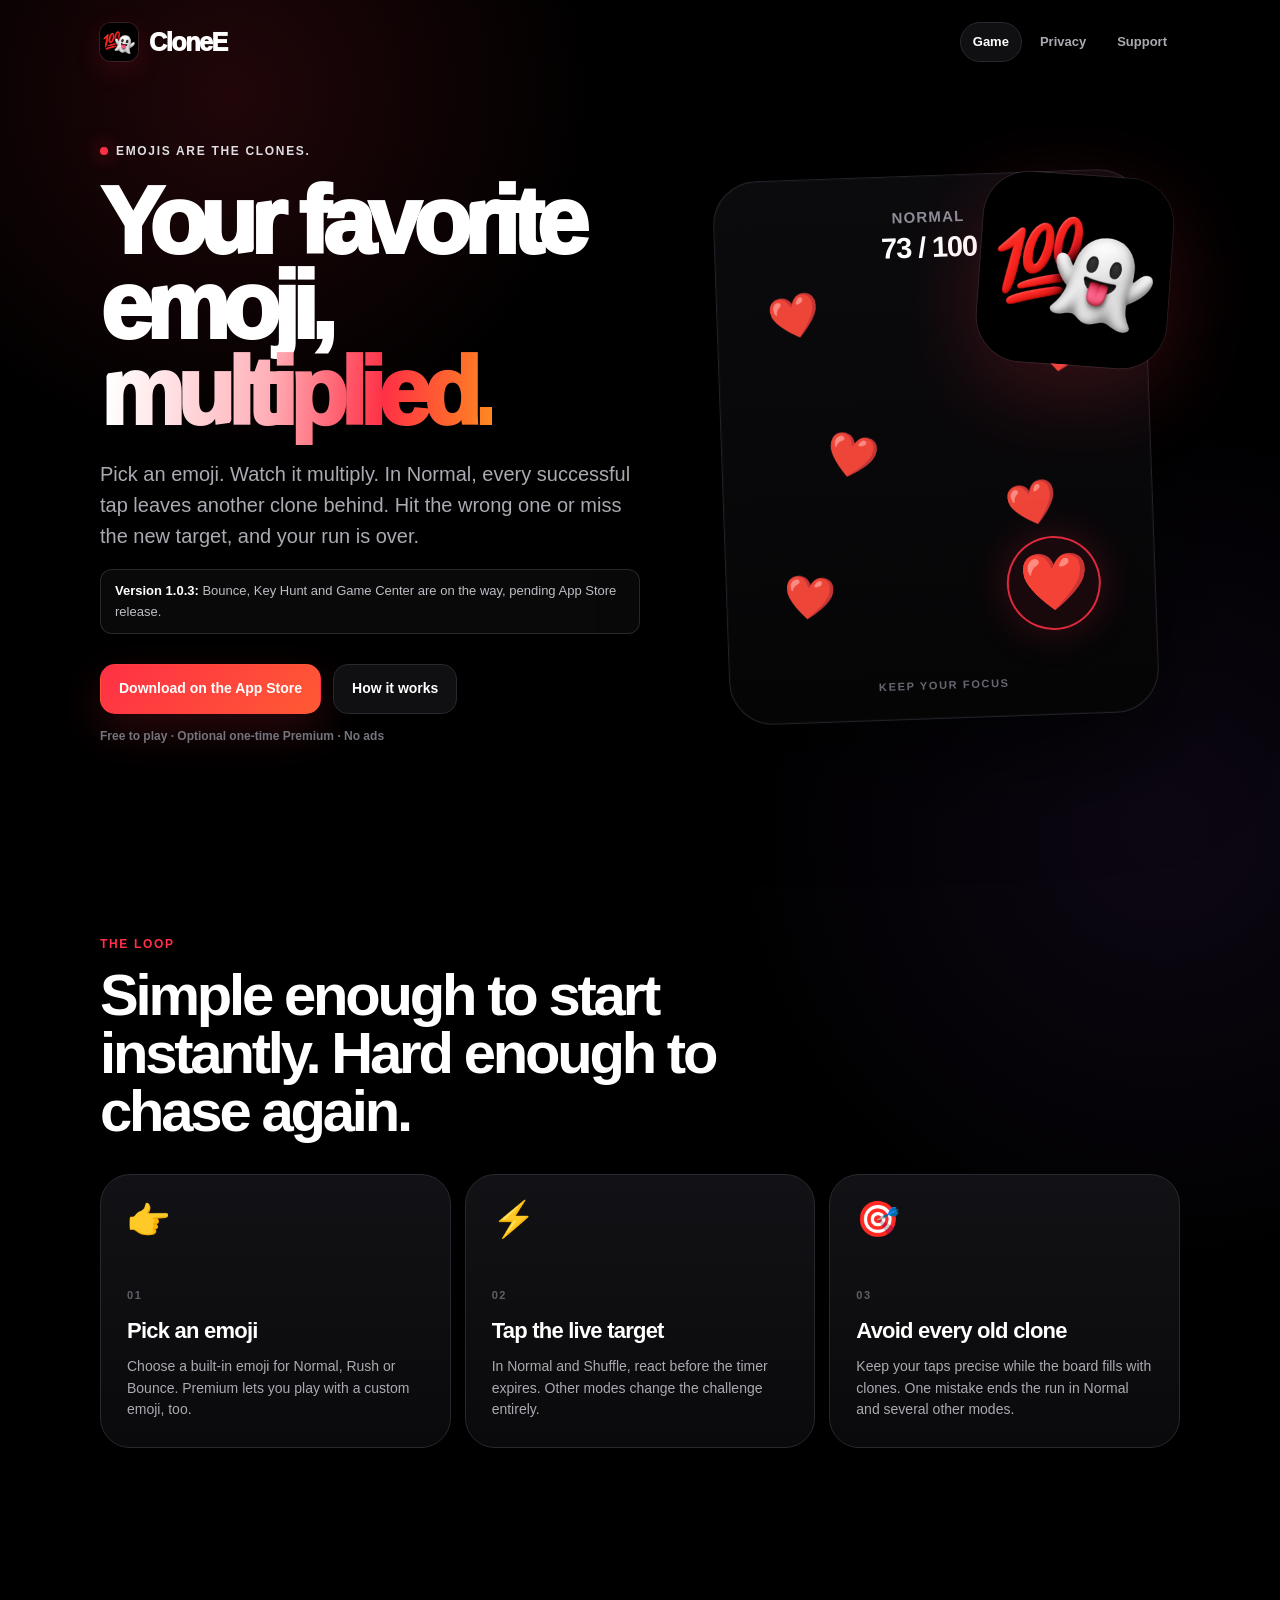
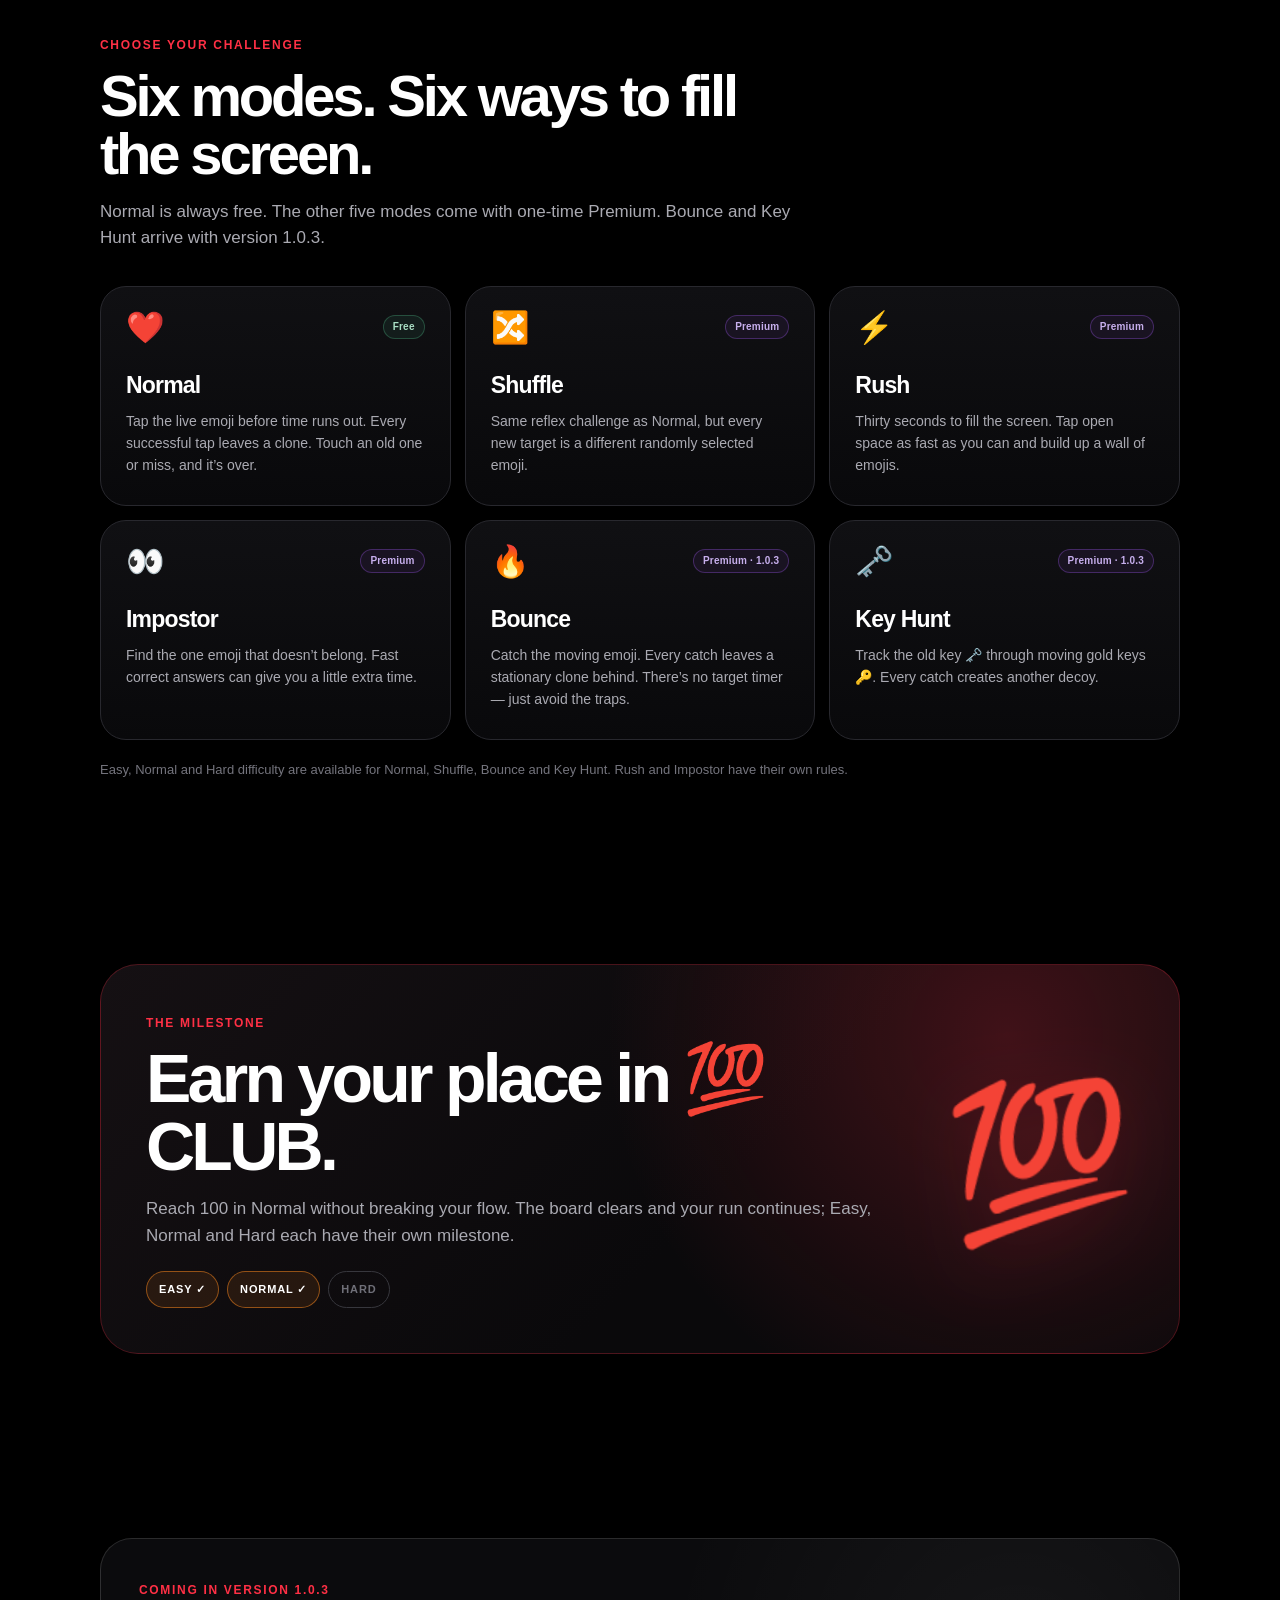
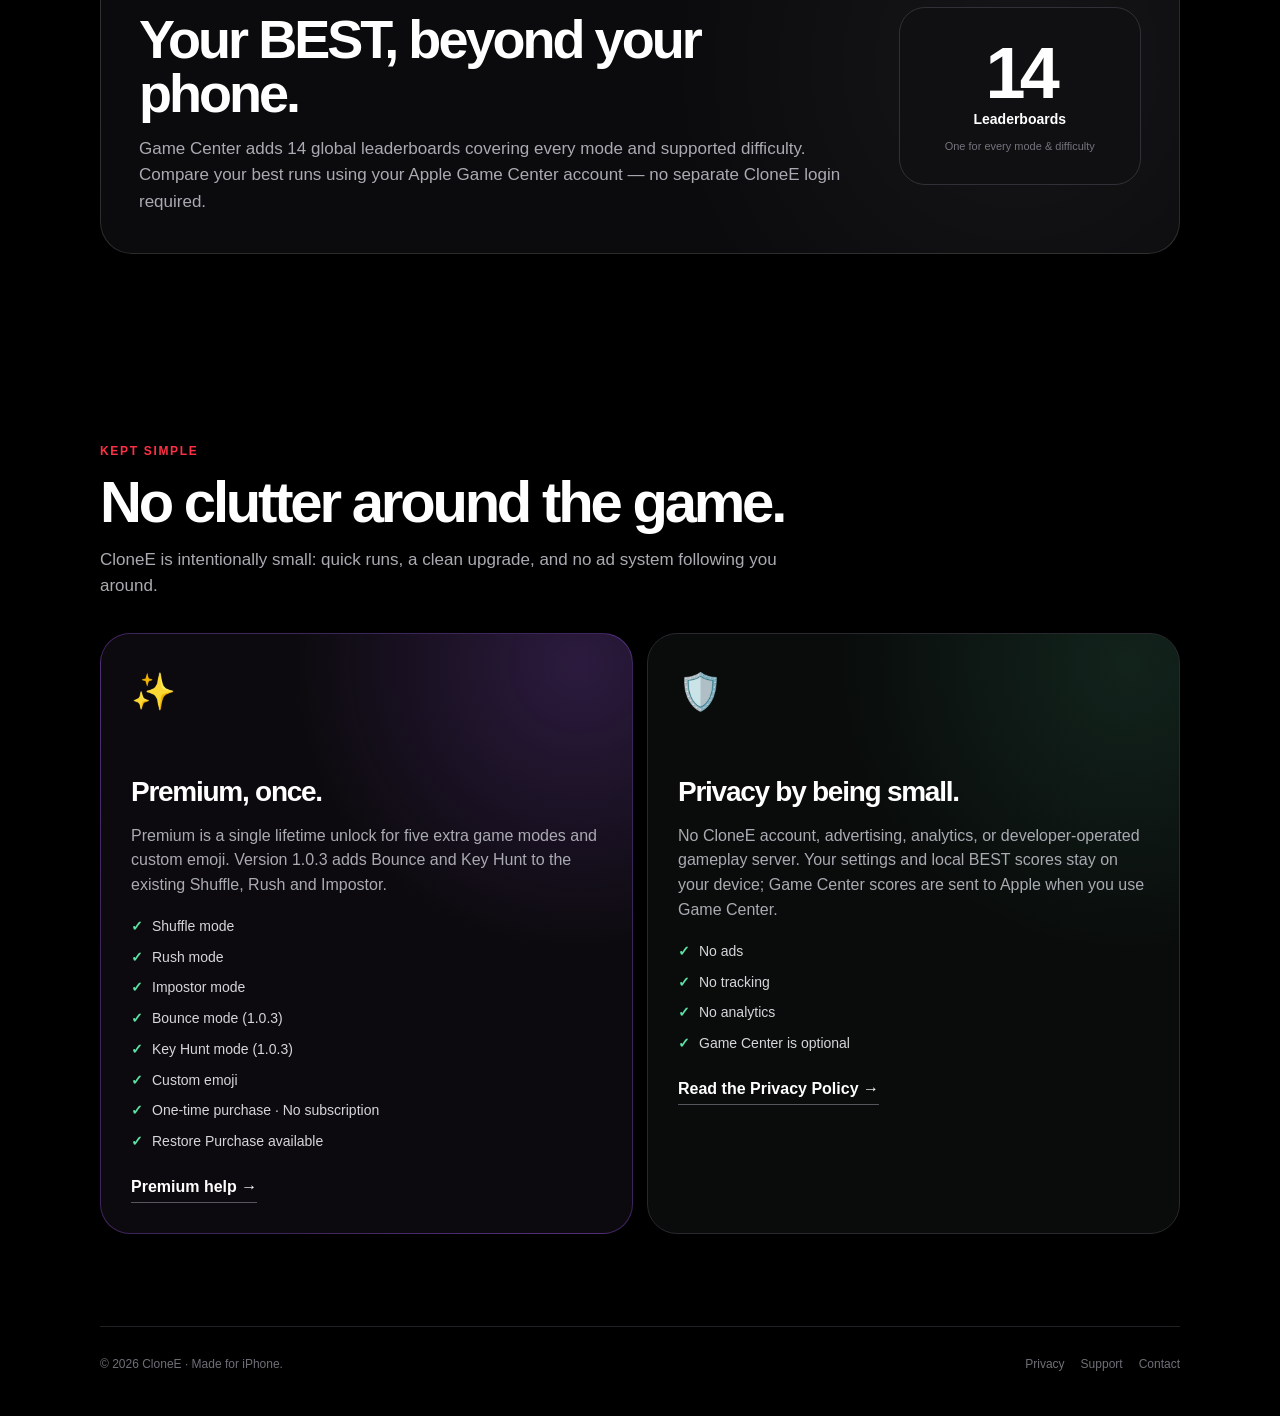
==== commit 763b72b4: "Align hero artwork with current emoji gameplay" ====
--- a/index.html
+++ b/index.html
@@ -71,13 +71,13 @@
     <div class="hero-art" aria-label="Stylized preview of CloneE gameplay">
       <div class="icon-wrap"><img class="app-icon" src="assets/app-icon.png" alt="CloneE app icon"></div>
       <div class="game-card">
-        <div class="game-score">SCORE<strong>73</strong></div>
-        <span class="clone c1" aria-hidden="true">🗽</span>
-        <span class="clone c2" aria-hidden="true">🗽</span>
-        <span class="clone c3" aria-hidden="true">🗽</span>
-        <span class="clone c4" aria-hidden="true">🗽</span>
-        <span class="clone c5" aria-hidden="true">🗽</span>
-        <span class="target" aria-hidden="true">🗽</span>
+        <div class="game-score">NORMAL<strong>73 / 100</strong></div>
+        <span class="clone c1" aria-hidden="true">❤️</span>
+        <span class="clone c2" aria-hidden="true">❤️</span>
+        <span class="clone c3" aria-hidden="true">❤️</span>
+        <span class="clone c4" aria-hidden="true">❤️</span>
+        <span class="clone c5" aria-hidden="true">❤️</span>
+        <span class="target" aria-hidden="true">❤️</span>
         <span class="game-caption">keep your focus</span>
       </div>
     </div>
--- a/styles.css
+++ b/styles.css
@@ -72,6 +72,9 @@
 .target{position:absolute;right:13%;bottom:16%;font-size:56px;display:grid;place-items:center;width:90px;height:90px;border-radius:50%;background:rgba(255,48,69,.08);box-shadow:0 0 0 2px rgba(255,48,69,.85),0 0 44px rgba(255,48,69,.24)}
 .game-caption{position:absolute;bottom:24px;left:0;right:0;text-align:center;color:#676771;font-size:11px;font-weight:850;letter-spacing:.15em;text-transform:uppercase}
 
+.release-note{max-width:570px;margin:17px 0 0;padding:11px 14px;border:1px solid rgba(255,255,255,.13);border-radius:12px;color:#bdbdc5;background:rgba(255,255,255,.035);font-size:13px}
+.release-note strong{color:#fff}
+
 .section{padding:92px 0}
 .section-head{max-width:700px;margin-bottom:34px}
 .section-kicker{color:var(--red);font-size:12px;font-weight:900;letter-spacing:.14em;text-transform:uppercase}
@@ -83,6 +86,21 @@
 .step-number{color:#5f5f68;font-size:11px;font-weight:900;letter-spacing:.14em}
 .step h3{margin:7px 0 8px;font-size:22px;letter-spacing:-.035em}
 .step p{margin:0;color:var(--muted);font-size:14px}
+
+.mode-grid{display:grid;grid-template-columns:repeat(3,minmax(0,1fr));gap:14px}
+.mode-card{display:flex;flex-direction:column;min-height:220px;padding:25px;border:1px solid var(--line);border-radius:26px;background:linear-gradient(180deg,#101013,#09090b)}
+.mode-card-top{display:flex;align-items:center;justify-content:space-between;gap:12px;font-size:31px;line-height:1}
+.mode-tier{display:inline-flex;align-items:center;padding:6px 9px;border-radius:999px;border:1px solid rgba(169,92,255,.3);font-size:10px;font-weight:850;letter-spacing:.02em;color:#c7afed;background:rgba(169,92,255,.07);white-space:nowrap}
+.mode-tier.free{color:#a9dec4;border-color:rgba(93,226,165,.25);background:rgba(93,226,165,.07)}
+.mode-card h3{margin:25px 0 8px;font-size:23px;font-weight:850;letter-spacing:-.035em}
+.mode-card p{margin:0;color:var(--muted);font-size:14px}
+.modes-footnote{margin:20px 0 0;color:var(--dim);font-size:13px}
+.game-center-block{display:grid;grid-template-columns:1.5fr .5fr;align-items:center;gap:32px;padding:38px;border:1px solid rgba(255,255,255,.13);border-radius:32px;background:radial-gradient(circle at 85% 40%,rgba(255,255,255,.045),transparent 22rem),#0b0b0d}
+.game-center-block h2{font-size:clamp(33px,5vw,54px)}
+.leaderboard-visual{display:flex;flex-direction:column;align-items:center;justify-content:center;min-height:178px;border:1px solid #303037;border-radius:26px;background:#101013;text-align:center}
+.leaderboard-number{font-size:72px;font-weight:900;letter-spacing:-.08em;line-height:1}
+.leaderboard-caption{font-size:14px;font-weight:850;color:#fff}
+.leaderboard-detail{margin:7px 12px 0;font-size:11px;color:var(--dim)}
 
 .club{position:relative;overflow:hidden;border:1px solid rgba(255,48,69,.26);border-radius:38px;background:radial-gradient(circle at 84% 18%,rgba(255,48,69,.22),transparent 25rem),linear-gradient(135deg,#151013,#0a090b 58%);padding:45px;display:grid;grid-template-columns:1fr auto;gap:28px;align-items:center}
 .club-mark{font-size:clamp(78px,13vw,150px);line-height:1;filter:drop-shadow(0 17px 35px rgba(255,48,69,.20));transform:rotate(-5deg)}
@@ -133,6 +151,8 @@
   .hero-copy{text-align:center}.hero-copy .lead{margin-left:auto;margin-right:auto}.actions{justify-content:center}
   .hero-art{min-height:430px}.game-card{width:min(88%,400px)}.icon-wrap{right:8%;width:145px}
   .steps{grid-template-columns:1fr}.step{min-height:0}.step-emoji{margin-bottom:24px}
+  .mode-grid{grid-template-columns:repeat(2,minmax(0,1fr))}
+  .game-center-block{grid-template-columns:1fr}.leaderboard-visual{min-height:140px}
   .split{grid-template-columns:1fr}
   .club{grid-template-columns:1fr;text-align:center}.club-mark{grid-row:1;margin:auto}.mode-row{justify-content:center}
 }
@@ -145,6 +165,10 @@
   .target{width:76px;height:76px;font-size:48px}
   .section{padding:68px 0}.club{padding:30px 20px;border-radius:30px}.club-mark{font-size:100px}
   .feature-card,.step,.content-card{border-radius:23px;padding:23px 21px}
+  .release-note{margin-left:auto;margin-right:auto}
+  .mode-grid{grid-template-columns:1fr}
+  .mode-card{min-height:0;border-radius:23px}
+  .game-center-block{padding:24px;border-radius:24px}
   .page-hero{padding-top:45px}.page-hero h1{font-size:50px}.meta{margin-bottom:28px}
 }
 @media(prefers-reduced-motion:reduce){html{scroll-behavior:auto}*{transition:none!important;animation:none!important}}
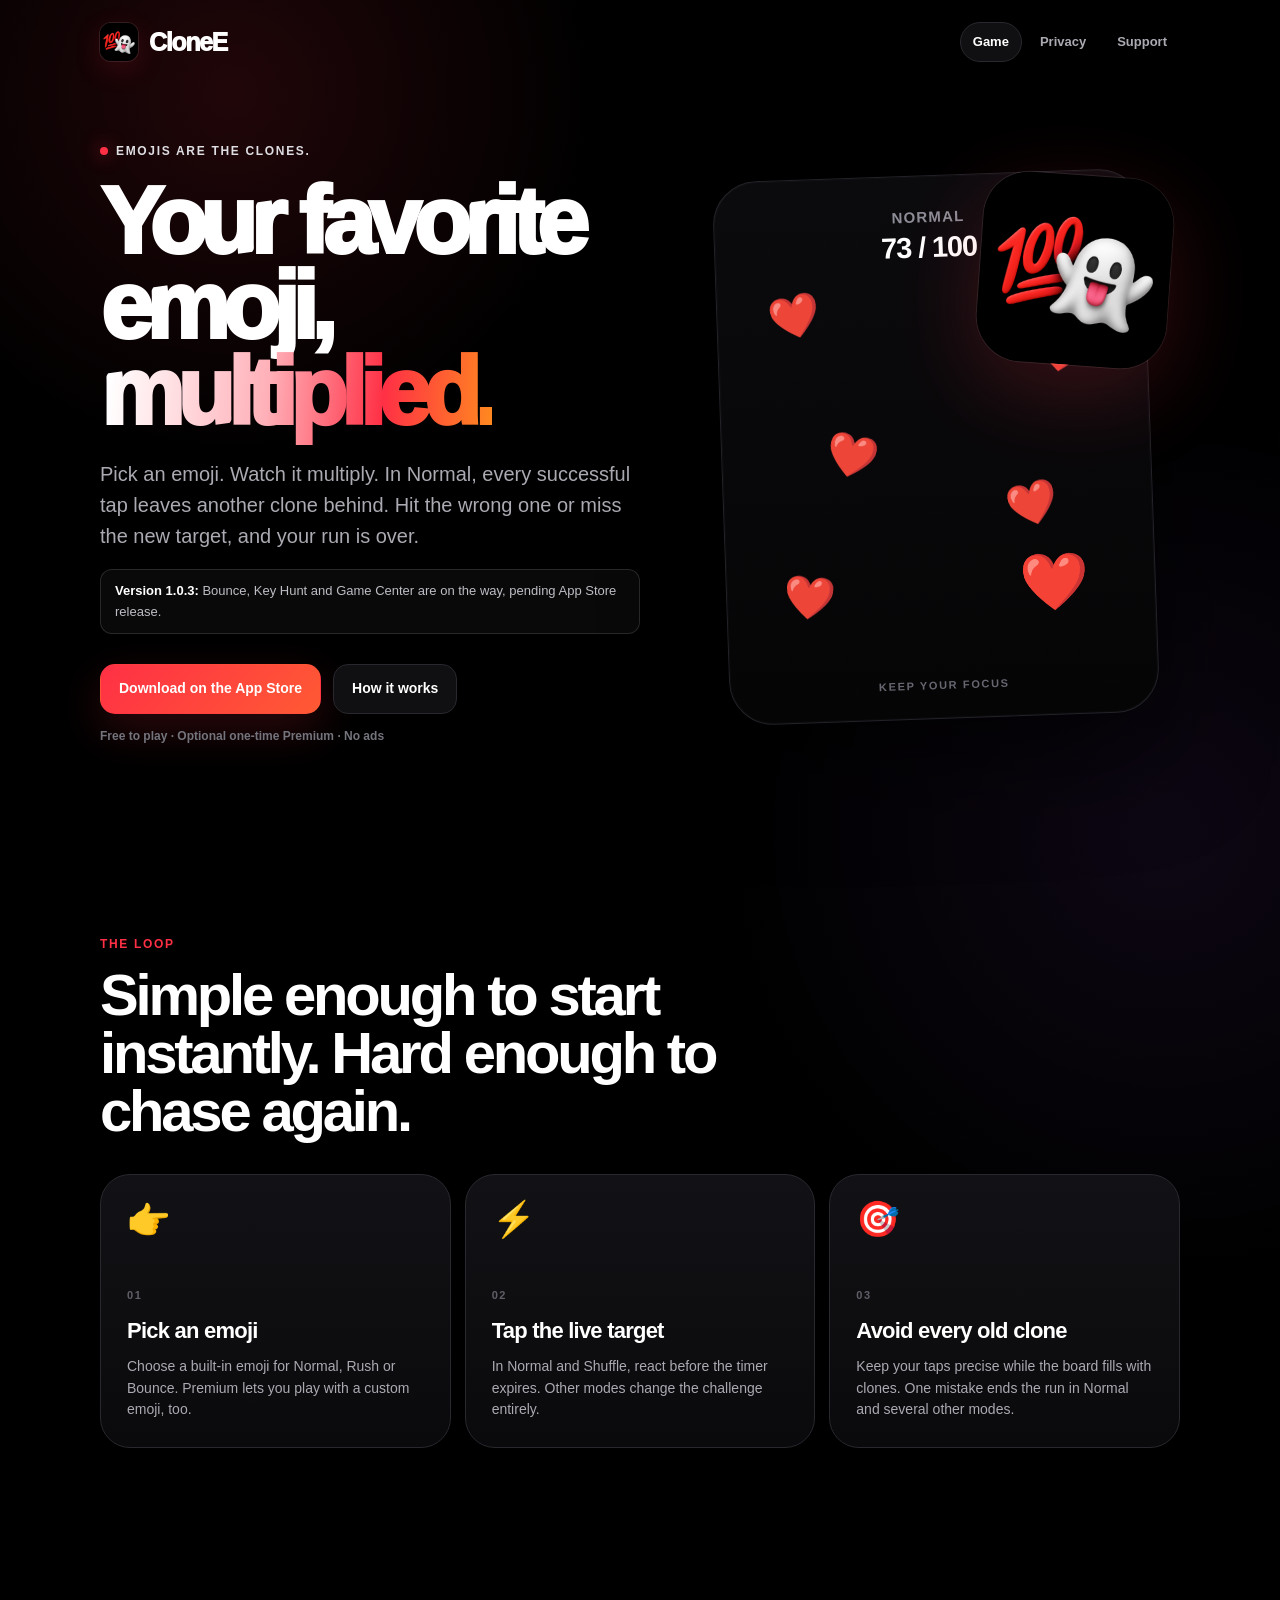
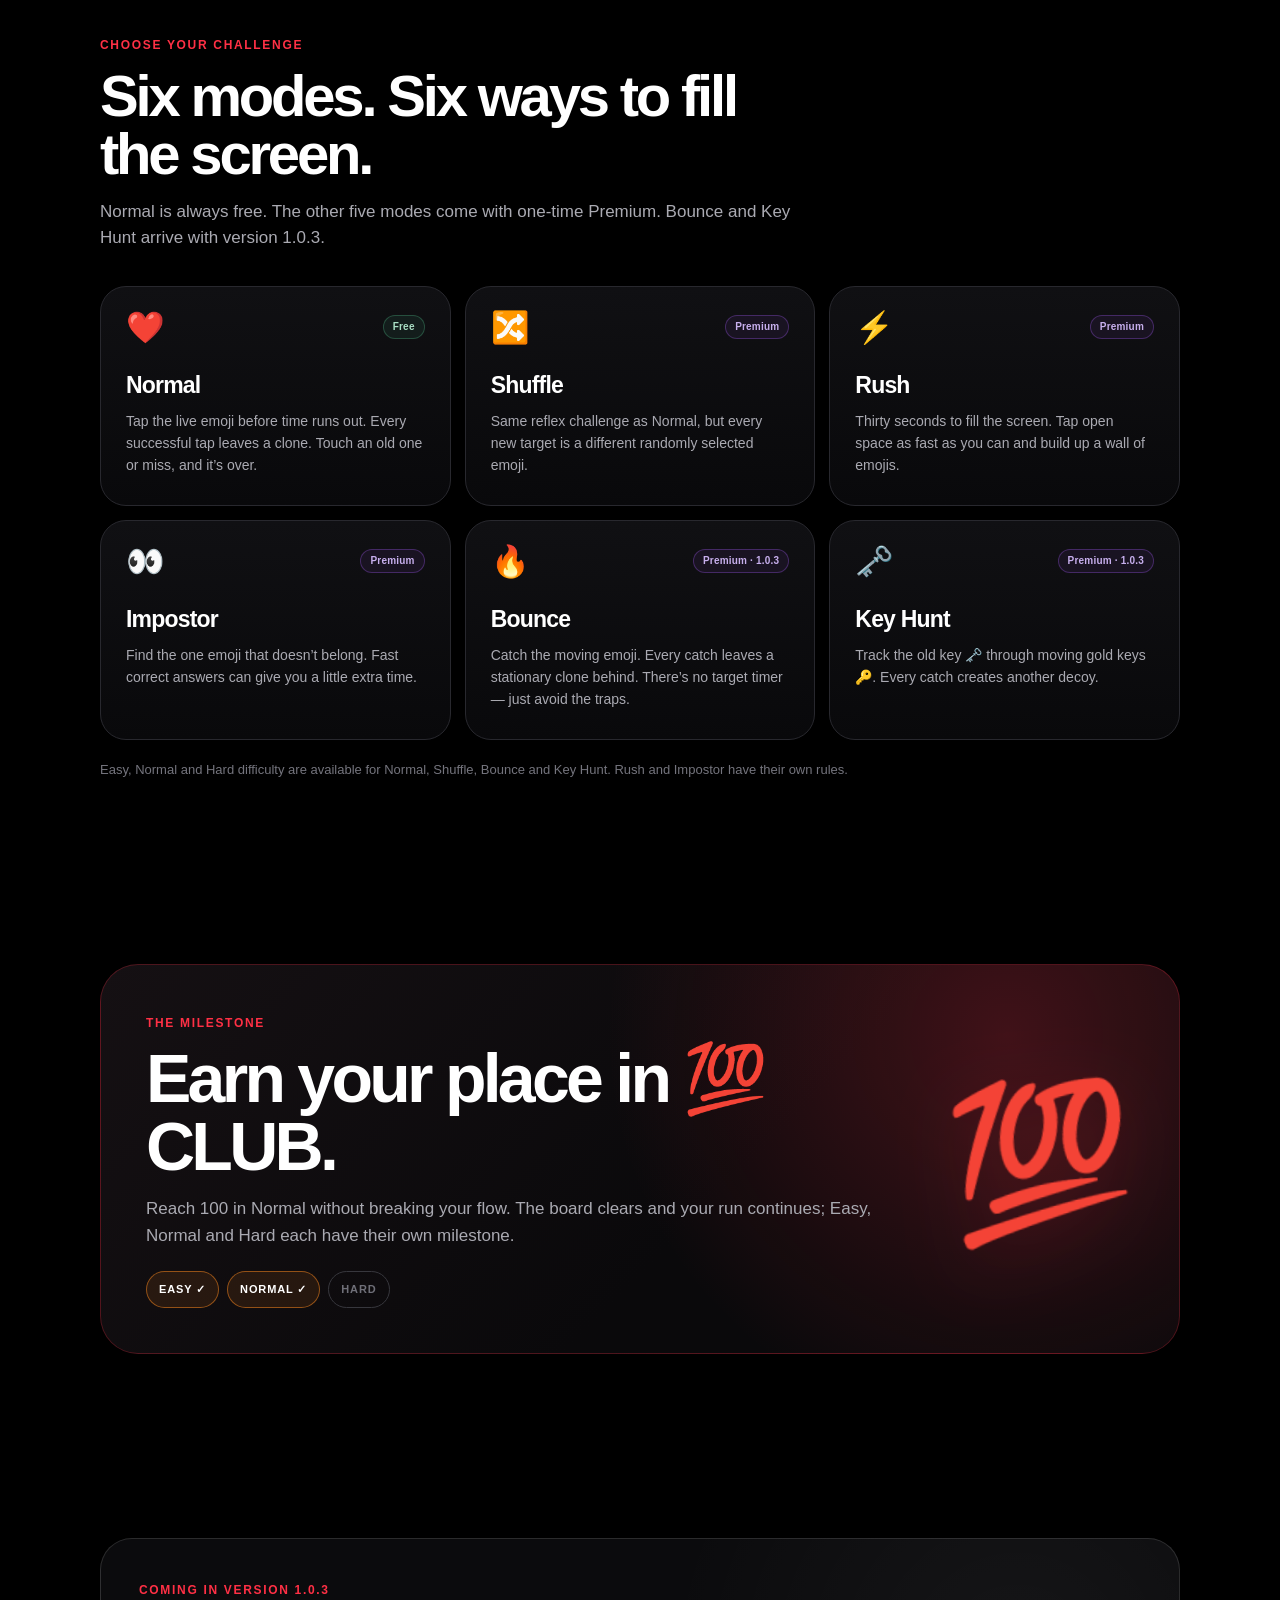
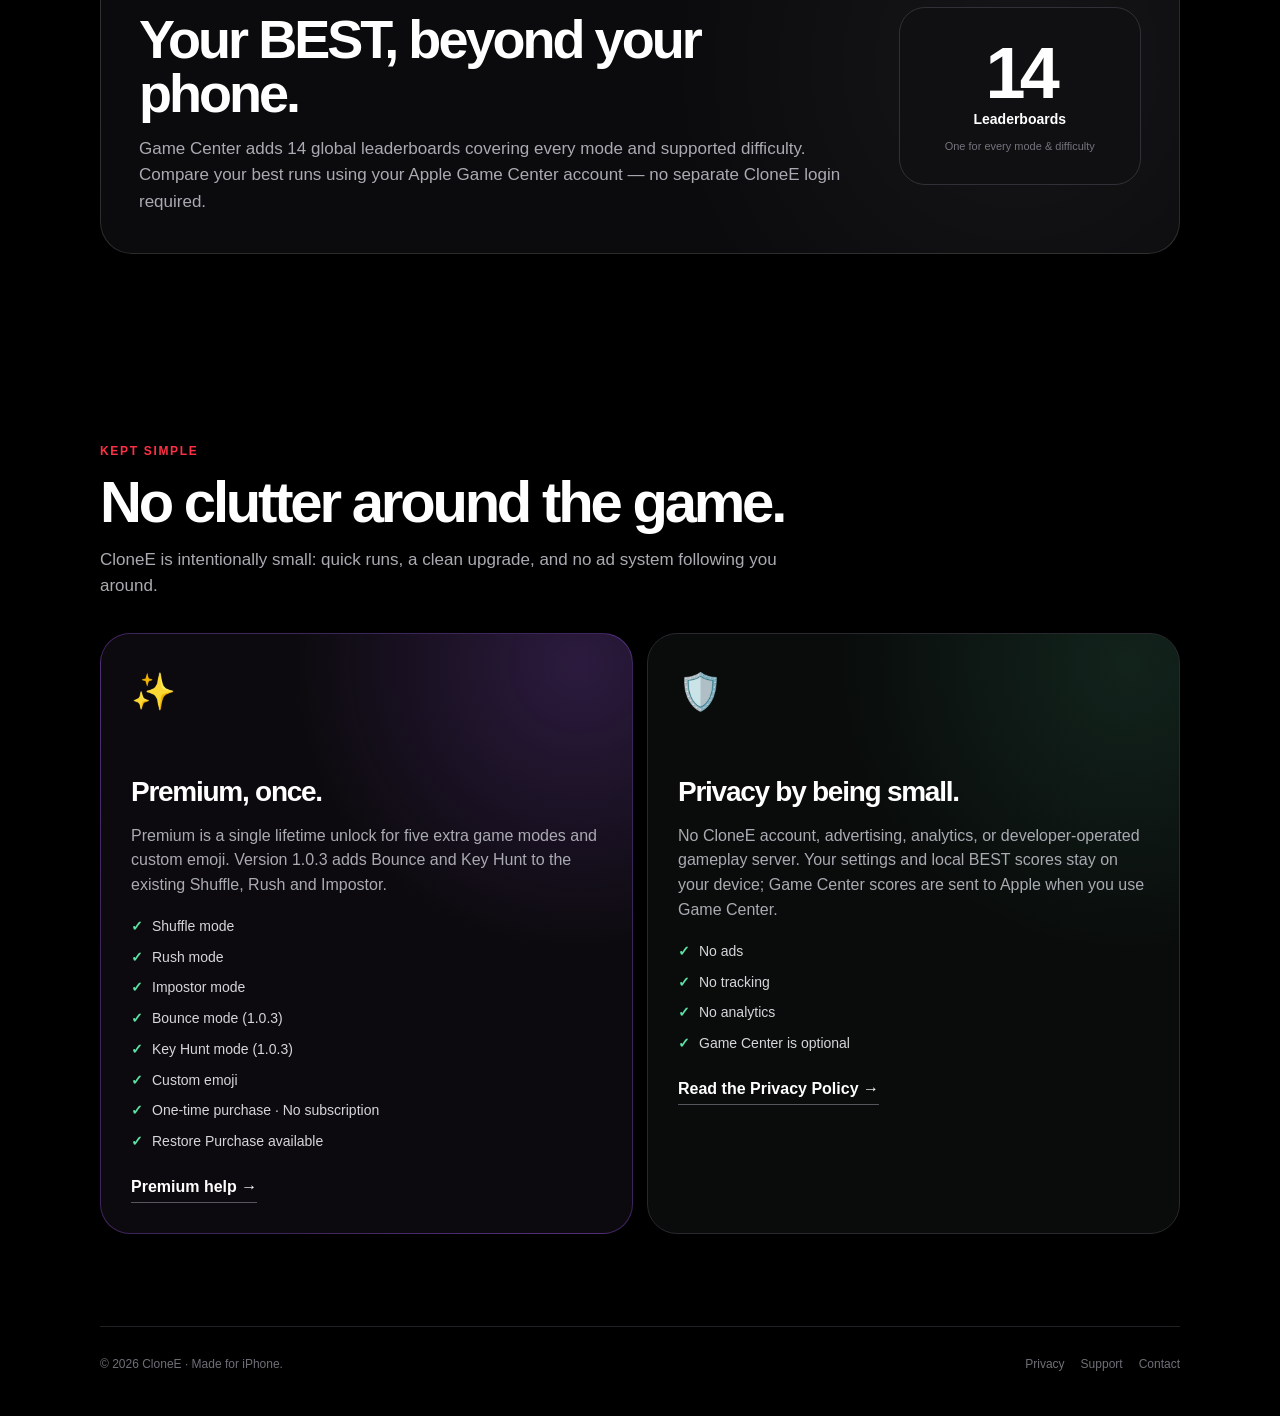
==== commit af05b69f: "SEO: normalize home links and future-proof metadata (index.html)" ====
--- a/index.html
+++ b/index.html
@@ -4,10 +4,10 @@
   <meta charset="utf-8">
   <meta name="viewport" content="width=device-width,initial-scale=1,viewport-fit=cover">
   <meta name="theme-color" content="#000000">
-  <meta name="description" content="CloneE is a one-tap emoji game for iPhone. Your favorite emoji, multiplied. Six modes including Normal, Shuffle, Rush, Impostor, Bounce and Key Hunt, with Game Center in version 1.0.3.">
+  <meta name="description" content="CloneE is a one-tap emoji game for iPhone. Your favorite emoji, multiplied. Six modes including Normal, Shuffle, Rush, Impostor, Bounce and Key Hunt, plus Game Center leaderboards.">
   <link rel="canonical" href="https://clonee.app/">
   <meta property="og:title" content="CloneE — Your favorite emoji, multiplied.">
-  <meta property="og:description" content="Emojis are the clones. Play Normal free, or unlock five Premium modes. Version 1.0.3 adds Bounce, Key Hunt and Game Center.">
+  <meta property="og:description" content="Emojis are the clones. Play Normal free, or unlock five Premium modes. Includes Bounce, Key Hunt and Game Center leaderboards.">
   <meta property="og:type" content="website">
   <meta property="og:url" content="https://clonee.app/">
   <meta property="og:site_name" content="CloneE">
@@ -15,7 +15,7 @@
   <meta property="og:image:alt" content="CloneE app icon">
   <meta name="twitter:card" content="summary">
   <meta name="twitter:title" content="CloneE — One tap. No mistakes.">
-  <meta name="twitter:description" content="Your favorite emoji, multiplied. Six modes, one-time Premium, no ads. Bounce, Key Hunt and Game Center arrive in version 1.0.3.">
+  <meta name="twitter:description" content="Your favorite emoji, multiplied. Six modes, one-time Premium, no ads. Play six modes and compete on Game Center leaderboards.">
   <meta name="twitter:image" content="https://clonee.app/assets/app-icon.png">
   <link rel="icon" type="image/png" href="assets/favicon.png">
   <link rel="apple-touch-icon" href="assets/apple-touch-icon.png">
@@ -31,7 +31,7 @@
     "url": "https://clonee.app/",
     "downloadUrl": "https://apps.apple.com/app/id6813370508",
     "image": "https://clonee.app/assets/app-icon.png",
-    "description": "CloneE is an iPhone emoji reflex game with six modes: Normal, Shuffle, Rush, Impostor, Bounce and Key Hunt. Normal is free. One-time Premium unlocks five extra modes and custom emoji. Game Center leaderboards are included in version 1.0.3.",
+    "description": "CloneE is an iPhone emoji reflex game with six modes: Normal, Shuffle, Rush, Impostor, Bounce and Key Hunt. Normal is free. One-time Premium unlocks five extra modes and custom emoji. Includes optional Game Center leaderboards.",
     "offers": {
       "@type": "Offer",
       "price": "0",
@@ -43,12 +43,12 @@
 <body>
 <a class="skip-link" href="#main">Skip to content</a>
 <header class="shell topbar">
-  <a class="brand" href="index.html" aria-label="CloneE home">
+  <a class="brand" href="/" aria-label="CloneE home">
     <img class="brand-icon" src="assets/app-icon.png" alt="">
     <span>CloneE</span>
   </a>
   <nav class="nav" aria-label="Main navigation">
-    <a href="index.html" aria-current="page">Game</a>
+    <a href="/" aria-current="page">Game</a>
     <a href="privacy.html">Privacy</a>
     <a href="support.html">Support</a>
   </nav>
--- a/styles.css
+++ b/styles.css
@@ -69,7 +69,7 @@
 .clone.c3{left:24%;top:45%;transform:rotate(15deg)}
 .clone.c4{right:22%;top:55%;transform:rotate(-13deg)}
 .clone.c5{left:13%;bottom:17%;transform:rotate(7deg)}
-.target{position:absolute;right:13%;bottom:16%;font-size:56px;display:grid;place-items:center;width:90px;height:90px;border-radius:50%;background:rgba(255,48,69,.08);box-shadow:0 0 0 2px rgba(255,48,69,.85),0 0 44px rgba(255,48,69,.24)}
+.target{position:absolute;right:13%;bottom:16%;font-size:56px;display:grid;place-items:center;width:90px;height:90px}
 .game-caption{position:absolute;bottom:24px;left:0;right:0;text-align:center;color:#676771;font-size:11px;font-weight:850;letter-spacing:.15em;text-transform:uppercase}
 
 .release-note{max-width:570px;margin:17px 0 0;padding:11px 14px;border:1px solid rgba(255,255,255,.13);border-radius:12px;color:#bdbdc5;background:rgba(255,255,255,.035);font-size:13px}
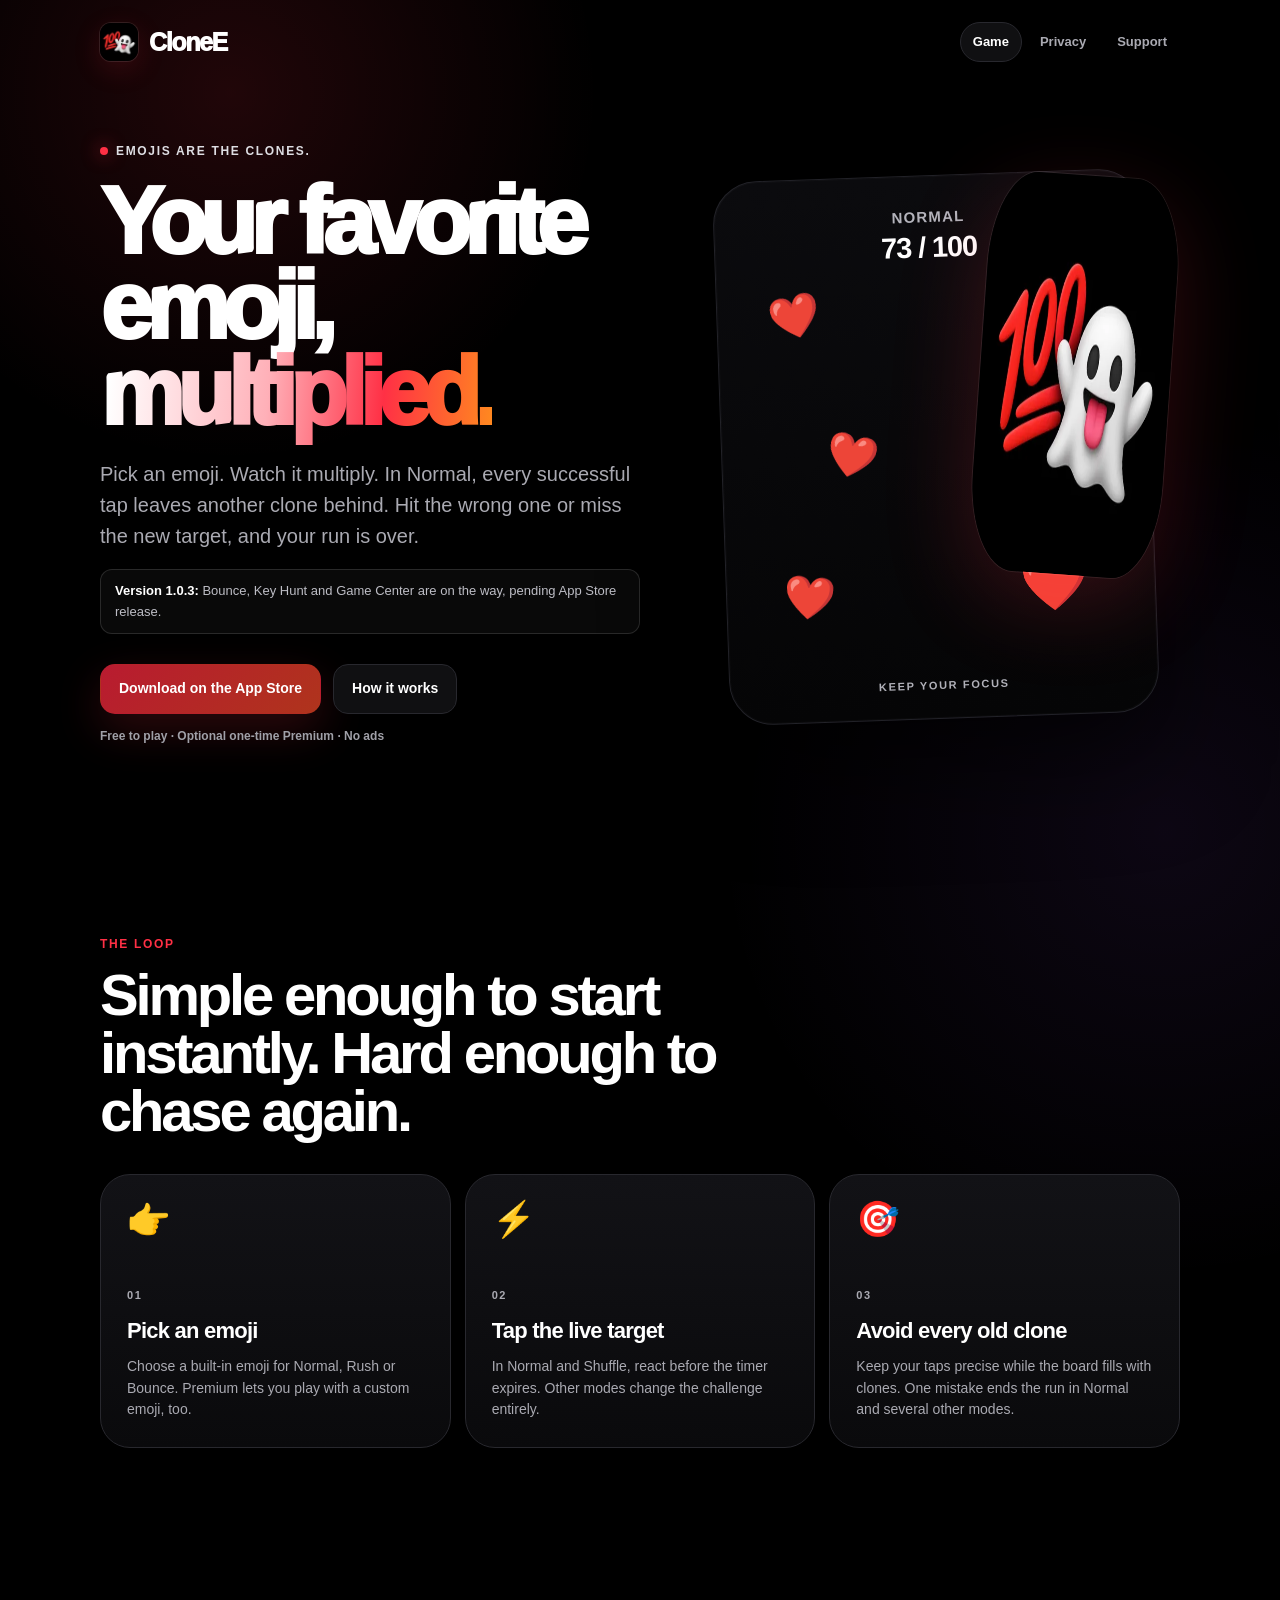
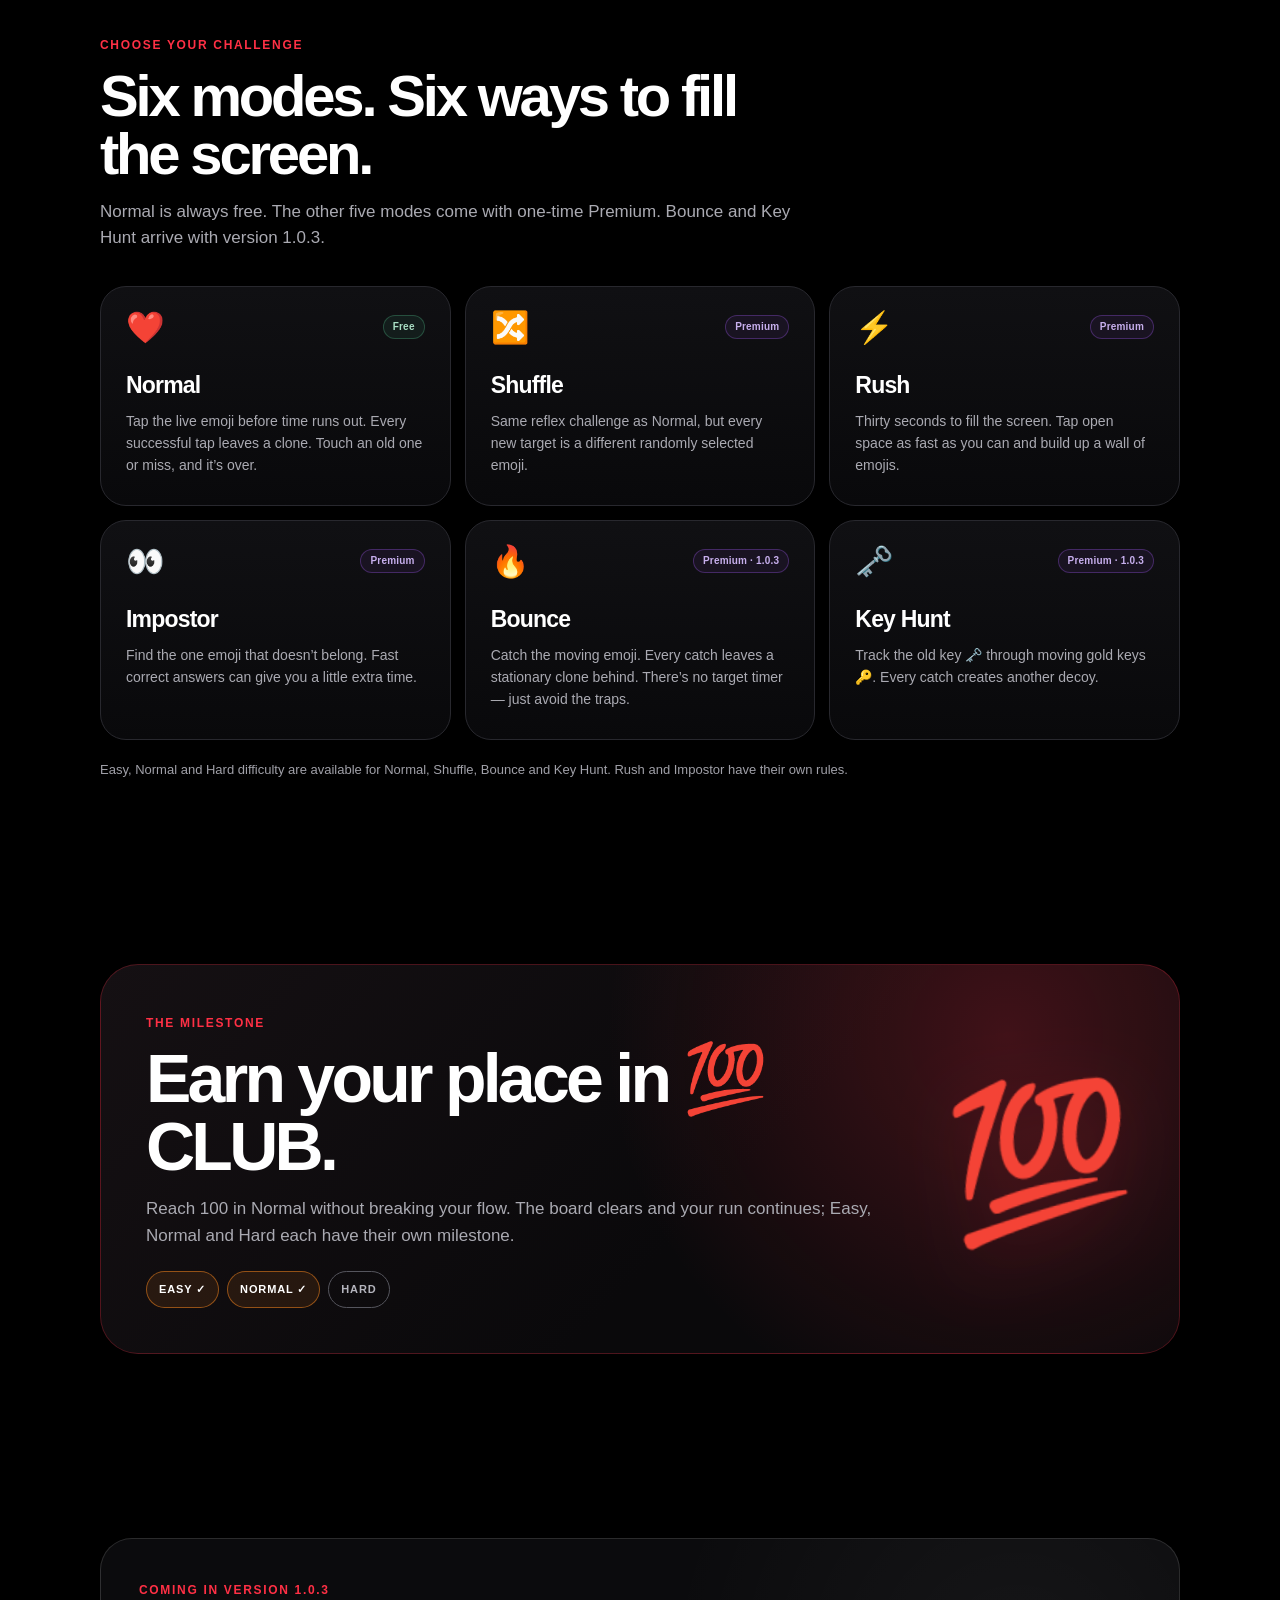
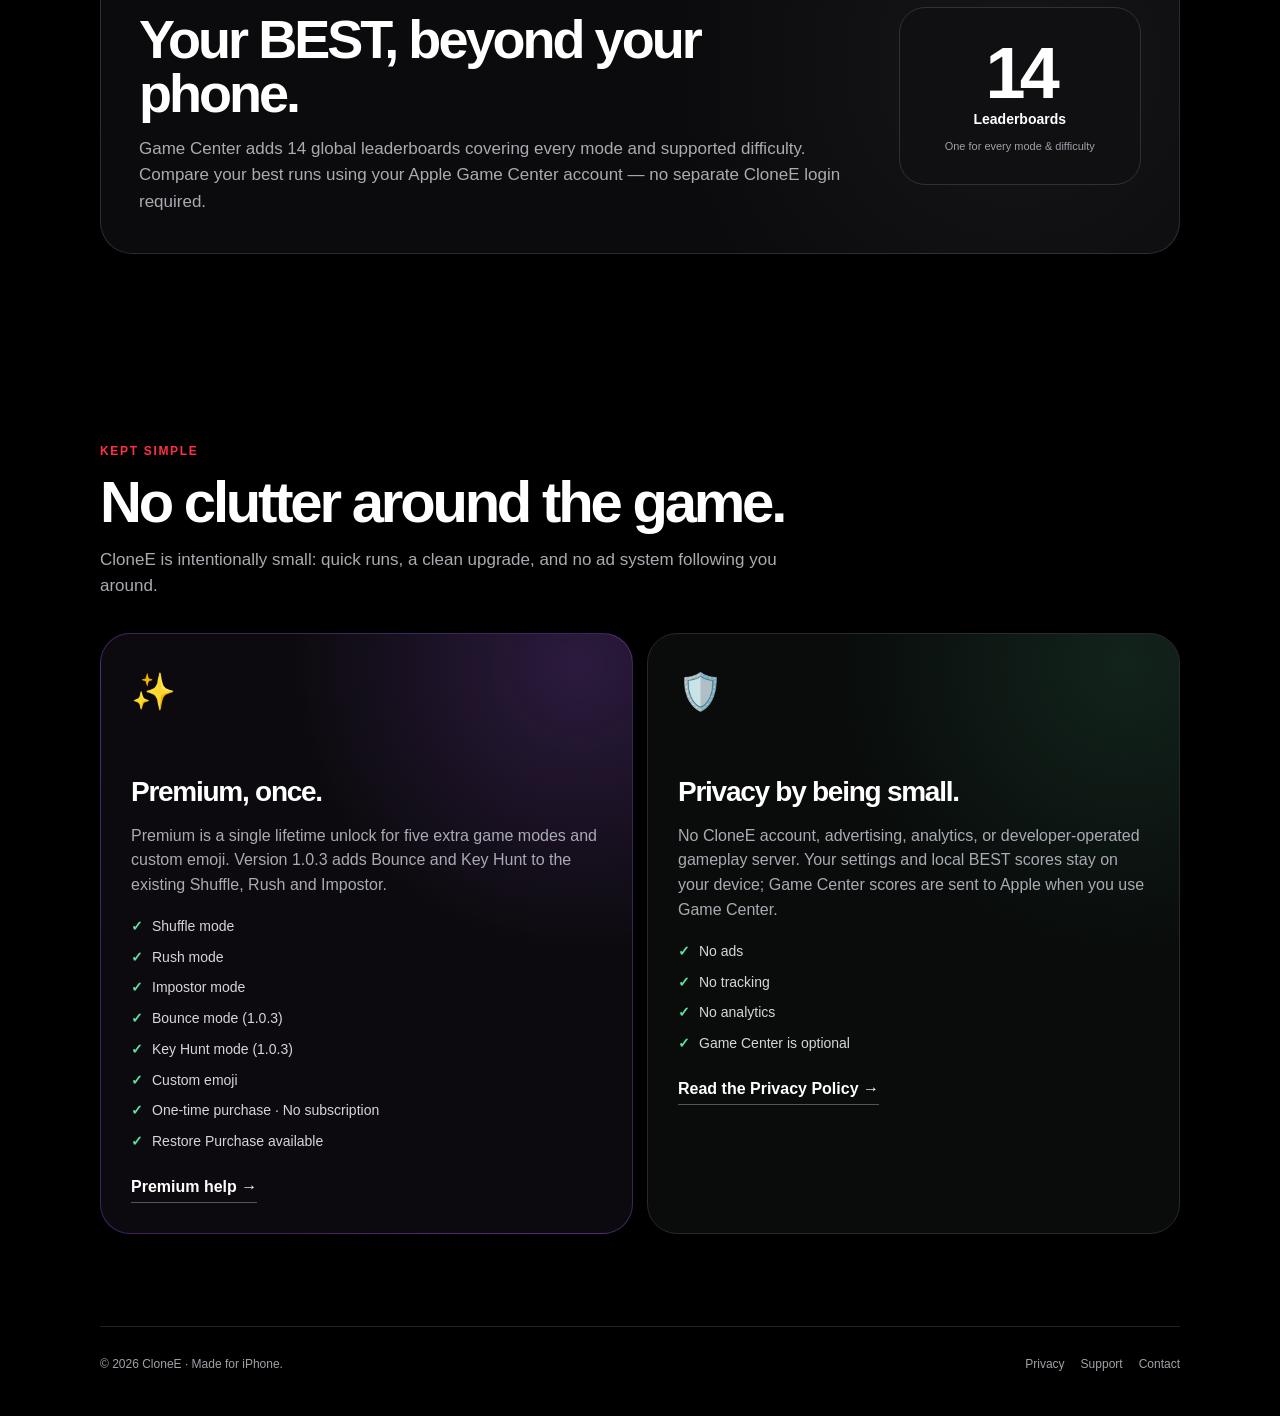
==== commit 77151f55: "Optimize website icons with responsive WebP assets" ====
--- a/index.html
+++ b/index.html
@@ -44,7 +44,7 @@
 <a class="skip-link" href="#main">Skip to content</a>
 <header class="shell topbar">
   <a class="brand" href="/" aria-label="CloneE home">
-    <img class="brand-icon" src="assets/app-icon.png" alt="">
+    <img class="brand-icon" src="assets/app-icon-80.webp" width="38" height="38" alt="">
     <span>CloneE</span>
   </a>
   <nav class="nav" aria-label="Main navigation">
@@ -69,7 +69,7 @@
     </div>
 
     <div class="hero-art" aria-label="Stylized preview of CloneE gameplay">
-      <div class="icon-wrap"><img class="app-icon" src="assets/app-icon.png" alt="CloneE app icon"></div>
+      <div class="icon-wrap"><img class="app-icon" src="assets/app-icon-400.webp" width="400" height="400" alt="CloneE app icon"></div>
       <div class="game-card">
         <div class="game-score">NORMAL<strong>73 / 100</strong></div>
         <span class="clone c1" aria-hidden="true">❤️</span>
--- a/styles.css
+++ b/styles.css
@@ -5,7 +5,7 @@
   --surface-3:#17171b;
   --text:#fff;
   --muted:#aaaab2;
-  --dim:#74747d;
+  --dim:#a0a0a8;
   --line:#28282e;
   --red:#ff3045;
   --orange:#ff8a1f;
@@ -53,7 +53,7 @@
 .button{display:inline-flex;align-items:center;justify-content:center;min-height:50px;padding:0 18px;border-radius:15px;text-decoration:none;font-weight:900;font-size:14px;border:1px solid transparent}
 .button.primary{background:#fff;color:#050505}
 .button.primary:hover{background:#eee}
-.button.coming{background:linear-gradient(135deg,var(--red),#ff5a34);color:#fff;box-shadow:0 16px 44px rgba(255,48,69,.18);cursor:pointer}
+.button.coming{background:linear-gradient(135deg,#b91b30,#af341c);color:#fff;box-shadow:0 16px 44px rgba(255,48,69,.18);cursor:pointer}
 .button.secondary{background:#101012;border-color:var(--line);color:#fff}
 .micro{margin-top:13px;color:var(--dim);font-size:12px;font-weight:700}
 
@@ -61,7 +61,7 @@
 .icon-wrap{position:absolute;right:2%;top:0;width:min(42%,190px);z-index:3;transform:rotate(4deg)}
 .app-icon{width:100%;border-radius:24%;box-shadow:0 26px 90px rgba(255,48,69,.20),0 0 0 1px rgba(255,255,255,.09)}
 .game-card{position:relative;width:min(100%,430px);aspect-ratio:.79;border:1px solid #222228;border-radius:44px;background:linear-gradient(180deg,#0b0b0e,#050506);overflow:hidden;box-shadow:0 35px 110px rgba(0,0,0,.7),inset 0 0 0 1px rgba(255,255,255,.025);transform:rotate(-2deg)}
-.game-score{position:absolute;top:29px;left:0;right:0;text-align:center;font-size:15px;color:#8e8e98;font-weight:850;letter-spacing:.08em}
+.game-score{position:absolute;top:29px;left:0;right:0;text-align:center;font-size:15px;color:#b4b4bc;font-weight:850;letter-spacing:.08em}
 .game-score strong{color:#fff;font-size:29px;display:block;letter-spacing:-.04em;margin-top:-3px}
 .clone{position:absolute;font-size:clamp(29px,5vw,42px);filter:saturate(.95)}
 .clone.c1{left:12%;top:19%;transform:rotate(-12deg)}
@@ -70,7 +70,7 @@
 .clone.c4{right:22%;top:55%;transform:rotate(-13deg)}
 .clone.c5{left:13%;bottom:17%;transform:rotate(7deg)}
 .target{position:absolute;right:13%;bottom:16%;font-size:56px;display:grid;place-items:center;width:90px;height:90px}
-.game-caption{position:absolute;bottom:24px;left:0;right:0;text-align:center;color:#676771;font-size:11px;font-weight:850;letter-spacing:.15em;text-transform:uppercase}
+.game-caption{position:absolute;bottom:24px;left:0;right:0;text-align:center;color:#b1b1b9;font-size:11px;font-weight:850;letter-spacing:.15em;text-transform:uppercase}
 
 .release-note{max-width:570px;margin:17px 0 0;padding:11px 14px;border:1px solid rgba(255,255,255,.13);border-radius:12px;color:#bdbdc5;background:rgba(255,255,255,.035);font-size:13px}
 .release-note strong{color:#fff}
@@ -83,7 +83,7 @@
 .steps{display:grid;grid-template-columns:repeat(3,1fr);gap:14px}
 .step{min-height:230px;padding:26px;border:1px solid var(--line);border-radius:30px;background:linear-gradient(180deg,#121216,#0a0a0c)}
 .step-emoji{font-size:35px;line-height:1;margin-bottom:46px}
-.step-number{color:#5f5f68;font-size:11px;font-weight:900;letter-spacing:.14em}
+.step-number{color:#aaaab2;font-size:11px;font-weight:900;letter-spacing:.14em}
 .step h3{margin:7px 0 8px;font-size:22px;letter-spacing:-.035em}
 .step p{margin:0;color:var(--muted);font-size:14px}
 
@@ -106,7 +106,7 @@
 .club-mark{font-size:clamp(78px,13vw,150px);line-height:1;filter:drop-shadow(0 17px 35px rgba(255,48,69,.20));transform:rotate(-5deg)}
 .club h2{font-size:clamp(40px,6vw,68px)}
 .mode-row{display:flex;gap:8px;flex-wrap:wrap;margin-top:22px}
-.mode{padding:9px 12px;border-radius:999px;border:1px solid #37373d;color:#6f6f78;font-size:11px;font-weight:900;letter-spacing:.08em}
+.mode{padding:9px 12px;border-radius:999px;border:1px solid #55555d;color:#b4b4bd;font-size:11px;font-weight:900;letter-spacing:.08em}
 .mode.on{color:#fff;border-color:rgba(255,138,31,.5);background:rgba(255,138,31,.10)}
 
 .split{display:grid;grid-template-columns:1fr 1fr;gap:14px}
@@ -142,7 +142,7 @@
 .faq h3{margin-top:0}
 .faq + .faq{border-top:1px solid #25252b;padding-top:22px;margin-top:22px}
 
-.footer{display:flex;align-items:flex-start;justify-content:space-between;gap:20px;flex-wrap:wrap;border-top:1px solid #202025;padding:28px 0 42px;color:#6e6e77;font-size:12px}
+.footer{display:flex;align-items:flex-start;justify-content:space-between;gap:20px;flex-wrap:wrap;border-top:1px solid #202025;padding:28px 0 42px;color:#a0a0a8;font-size:12px}
 .footer-links{display:flex;gap:16px;flex-wrap:wrap}
 .footer a{text-decoration:none}.footer a:hover{color:#fff}
 
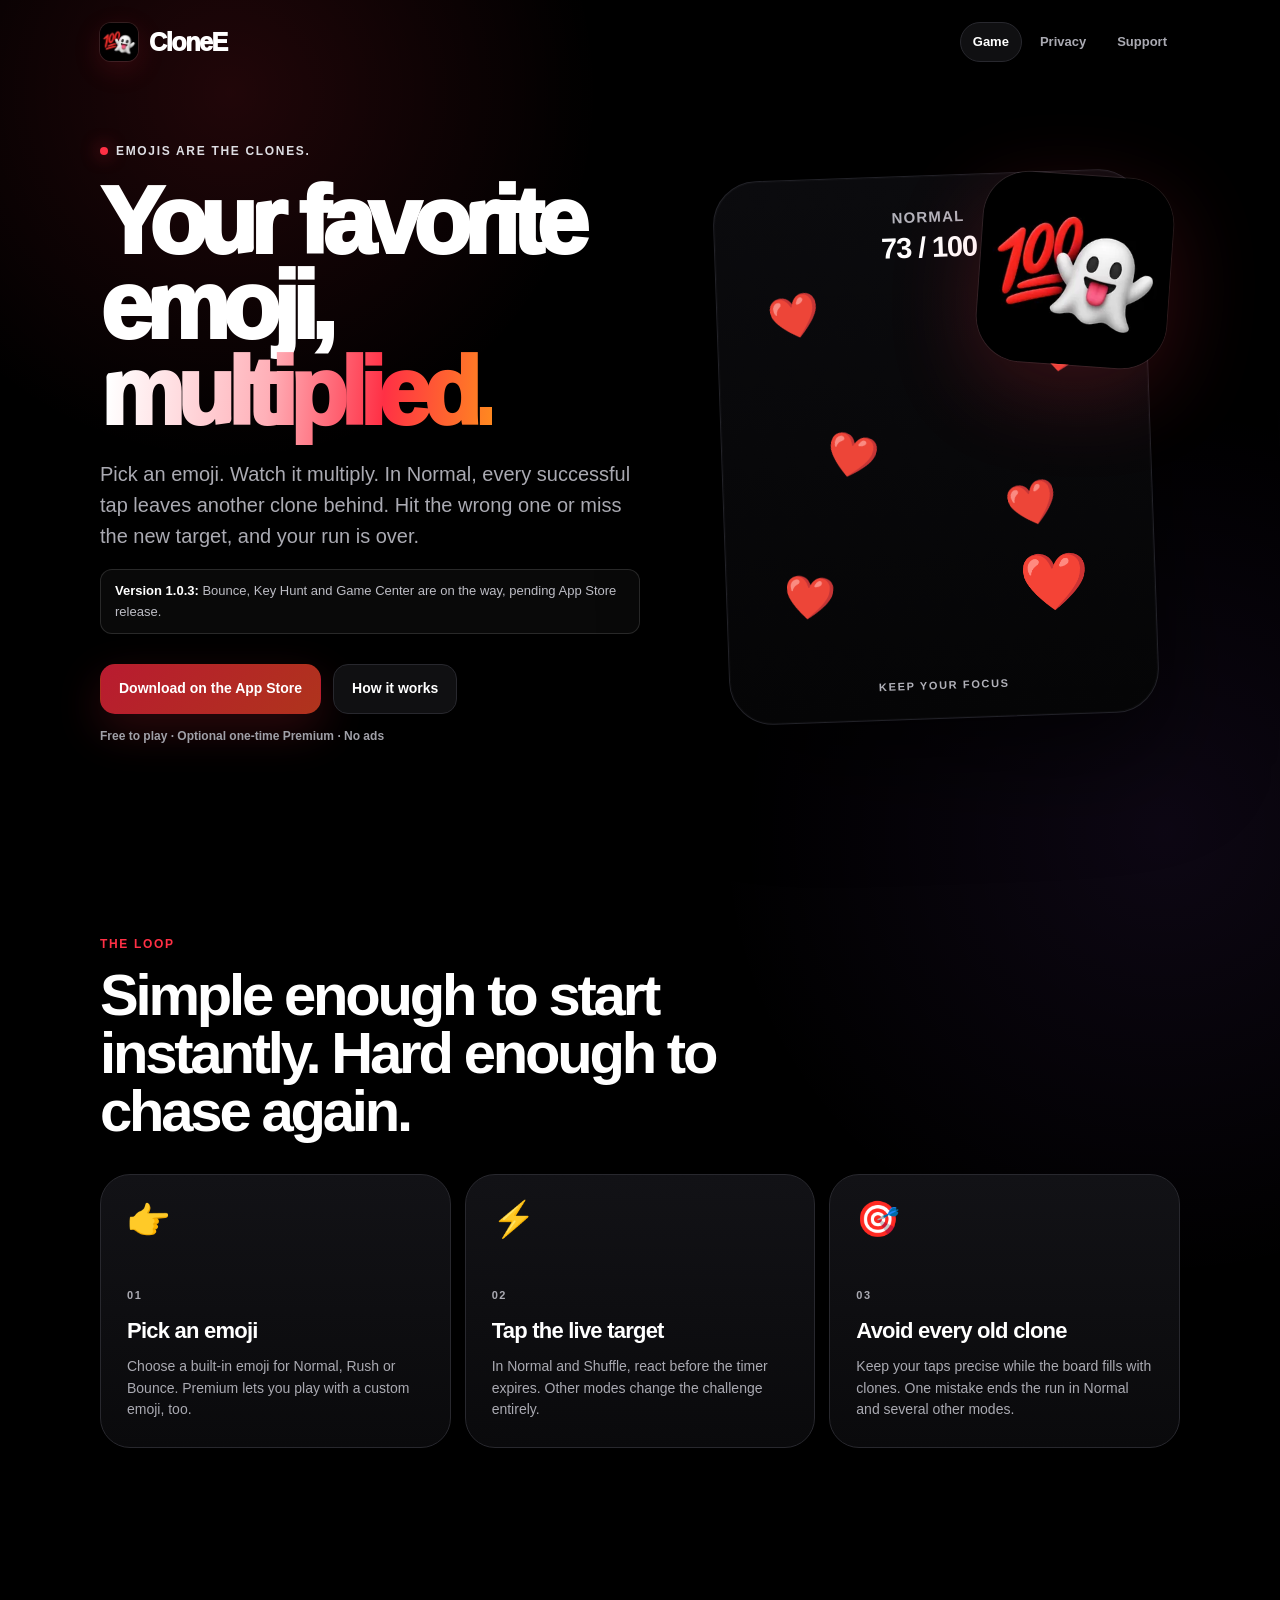
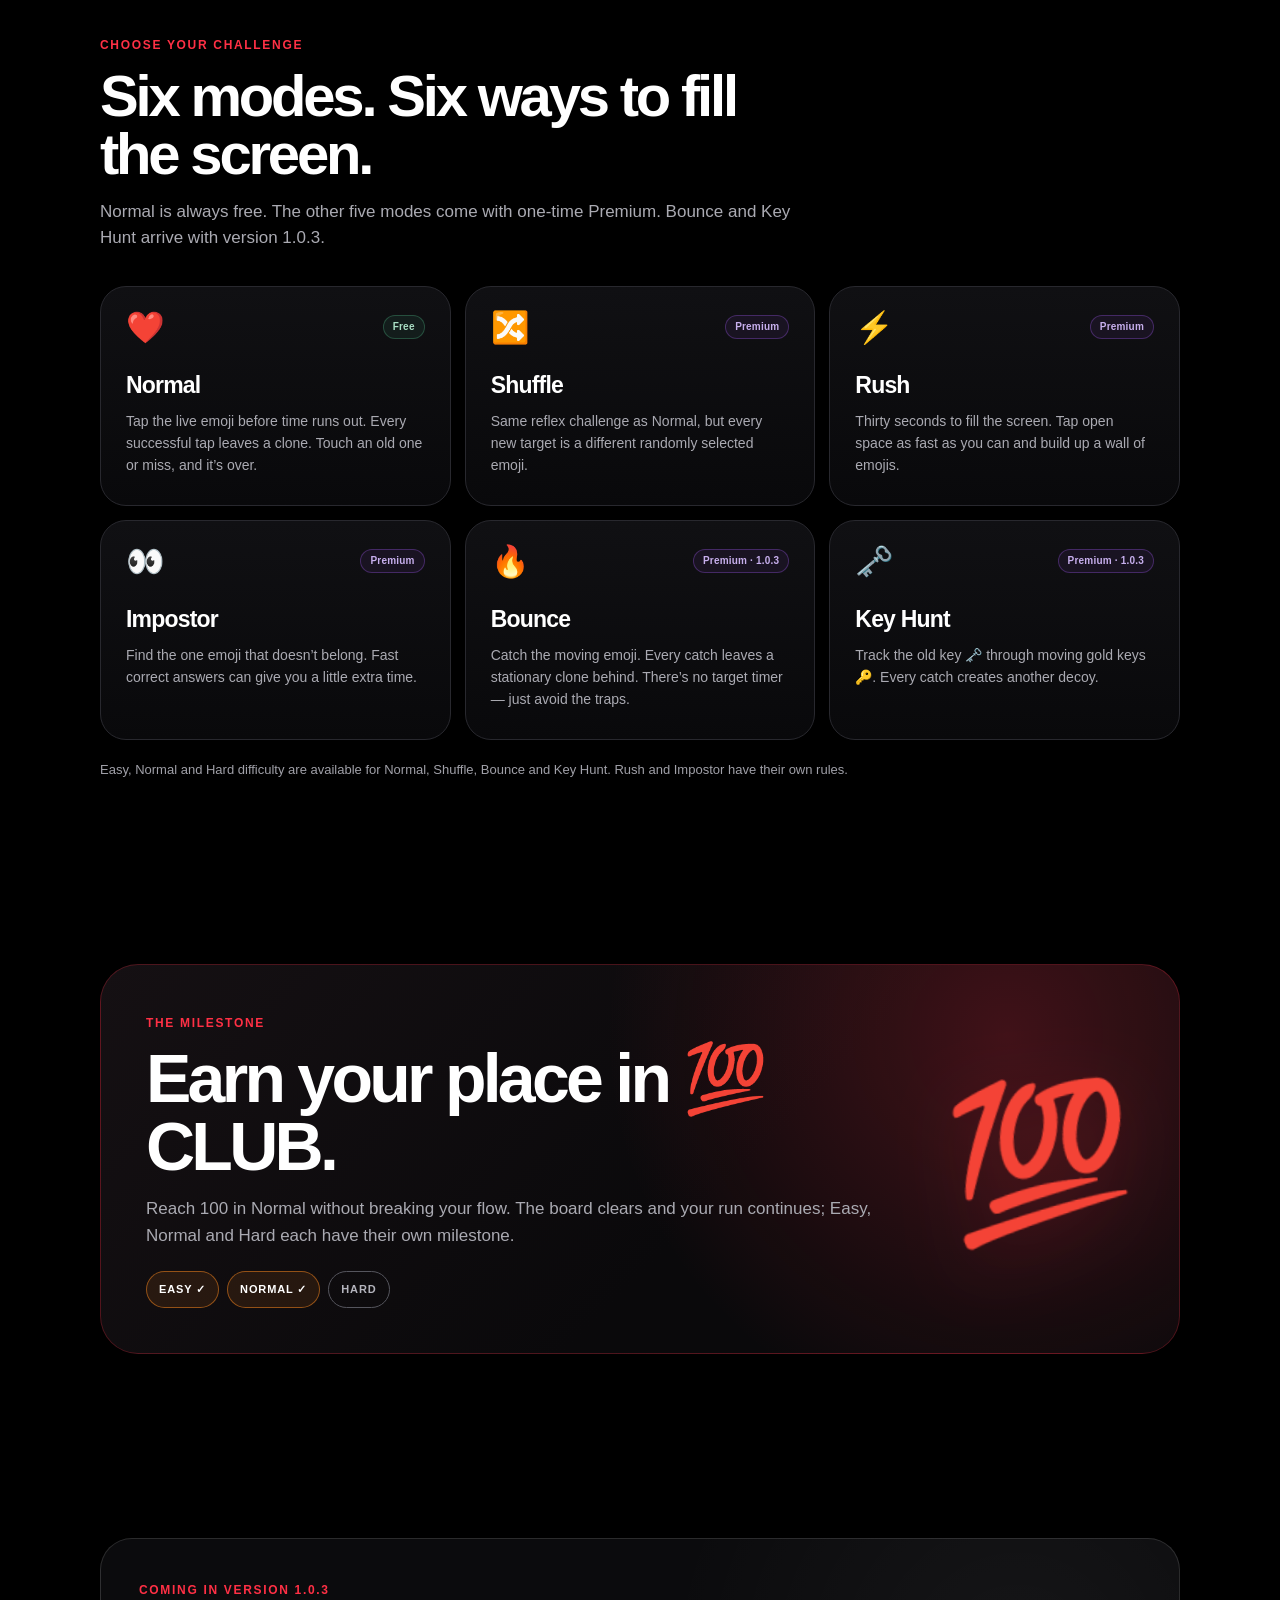
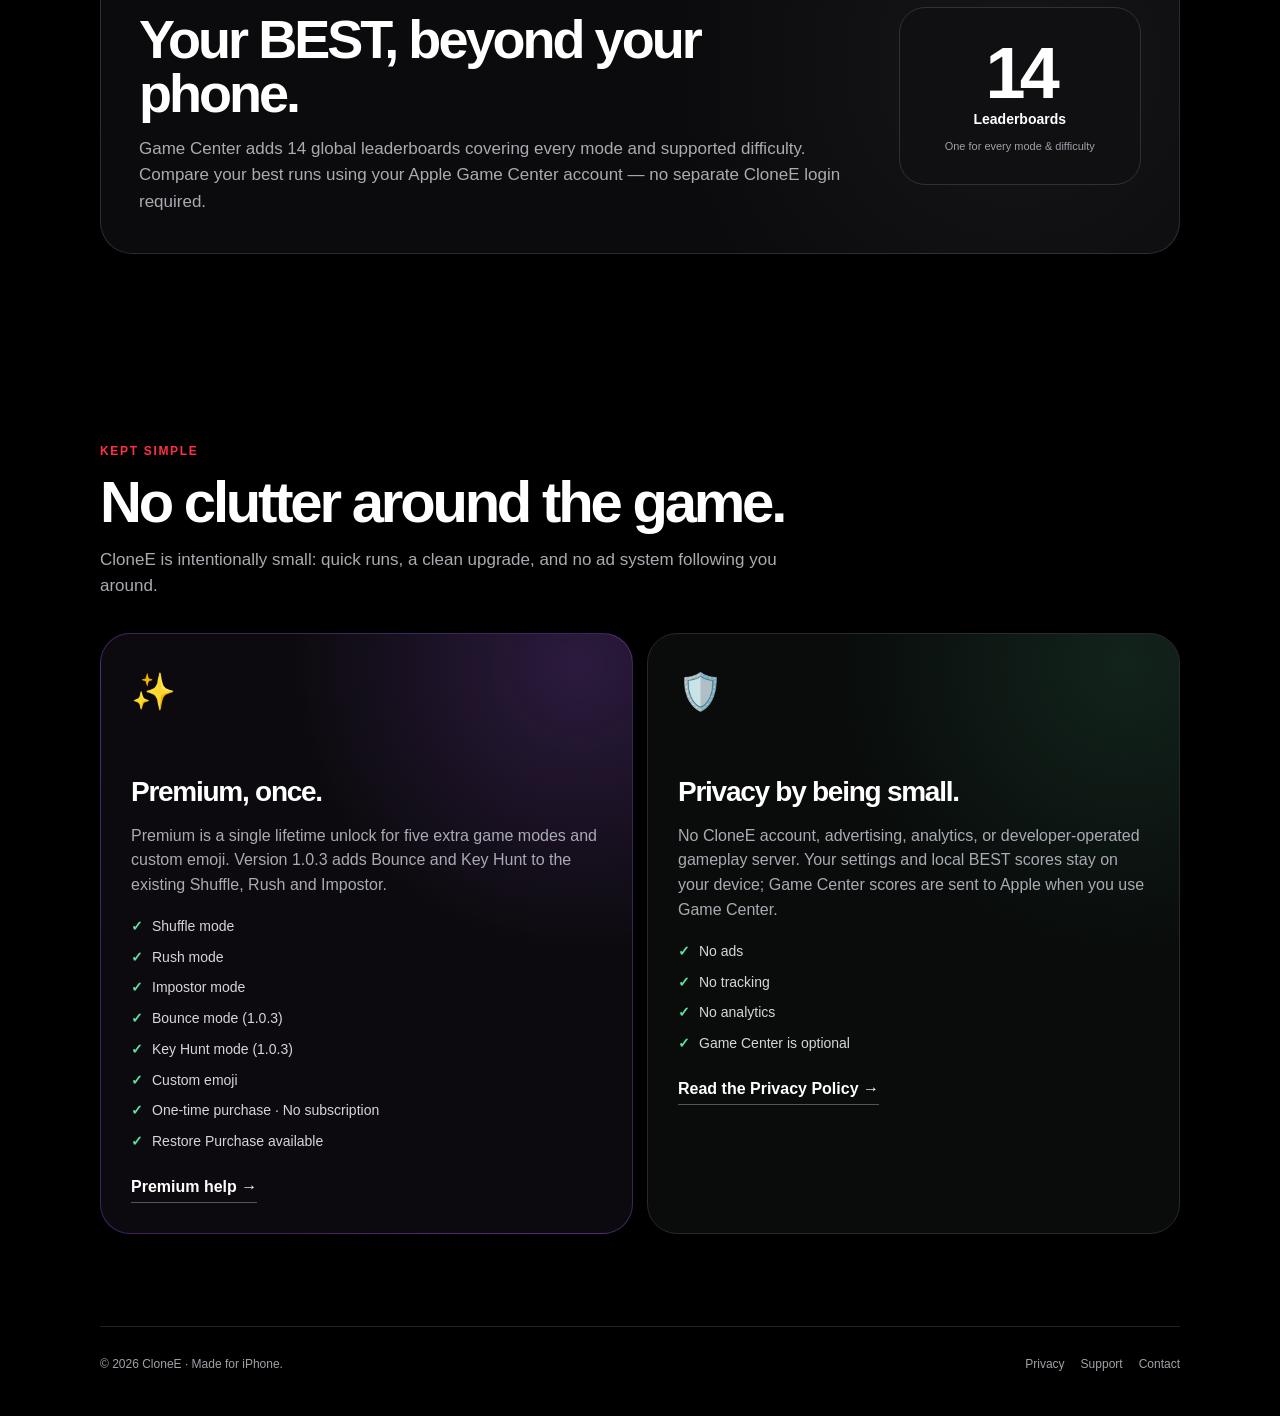
==== commit ac067994: "Optimize website icons with responsive WebP assets" ====
--- a/index.html
+++ b/index.html
@@ -69,7 +69,7 @@
     </div>
 
     <div class="hero-art" aria-label="Stylized preview of CloneE gameplay">
-      <div class="icon-wrap"><img class="app-icon" src="assets/app-icon-400.webp" width="400" height="400" alt="CloneE app icon"></div>
+      <div class="icon-wrap"><img class="app-icon" src="assets/app-icon-256.webp" srcset="assets/app-icon-256.webp 1x, assets/app-icon-400.webp 2x" width="400" height="400" alt="CloneE app icon"></div>
       <div class="game-card">
         <div class="game-score">NORMAL<strong>73 / 100</strong></div>
         <span class="clone c1" aria-hidden="true">❤️</span>
--- a/styles.css
+++ b/styles.css
@@ -59,7 +59,7 @@
 
 .hero-art{position:relative;min-height:480px;display:grid;place-items:center}
 .icon-wrap{position:absolute;right:2%;top:0;width:min(42%,190px);z-index:3;transform:rotate(4deg)}
-.app-icon{width:100%;border-radius:24%;box-shadow:0 26px 90px rgba(255,48,69,.20),0 0 0 1px rgba(255,255,255,.09)}
+.app-icon{width:100%;height:auto;aspect-ratio:1/1;object-fit:contain;border-radius:24%;box-shadow:0 26px 90px rgba(255,48,69,.20),0 0 0 1px rgba(255,255,255,.09)}
 .game-card{position:relative;width:min(100%,430px);aspect-ratio:.79;border:1px solid #222228;border-radius:44px;background:linear-gradient(180deg,#0b0b0e,#050506);overflow:hidden;box-shadow:0 35px 110px rgba(0,0,0,.7),inset 0 0 0 1px rgba(255,255,255,.025);transform:rotate(-2deg)}
 .game-score{position:absolute;top:29px;left:0;right:0;text-align:center;font-size:15px;color:#b4b4bc;font-weight:850;letter-spacing:.08em}
 .game-score strong{color:#fff;font-size:29px;display:block;letter-spacing:-.04em;margin-top:-3px}
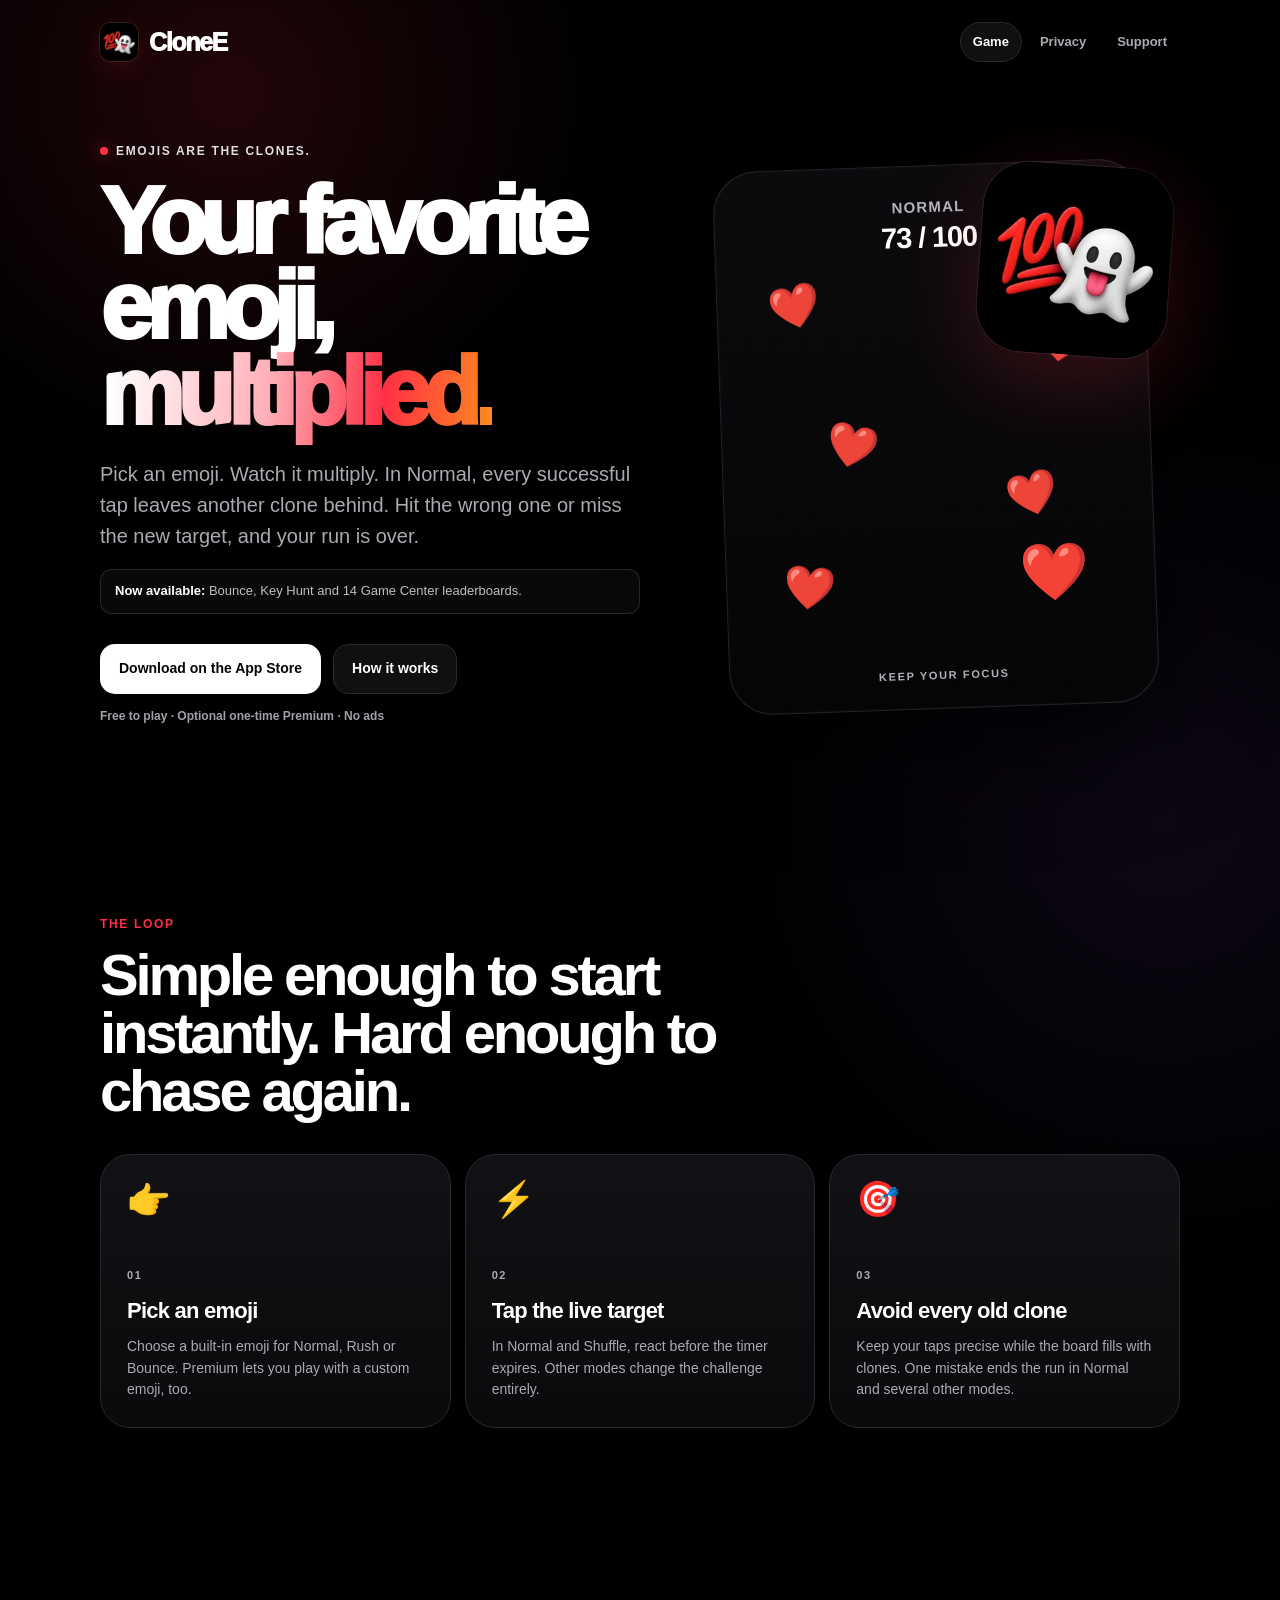
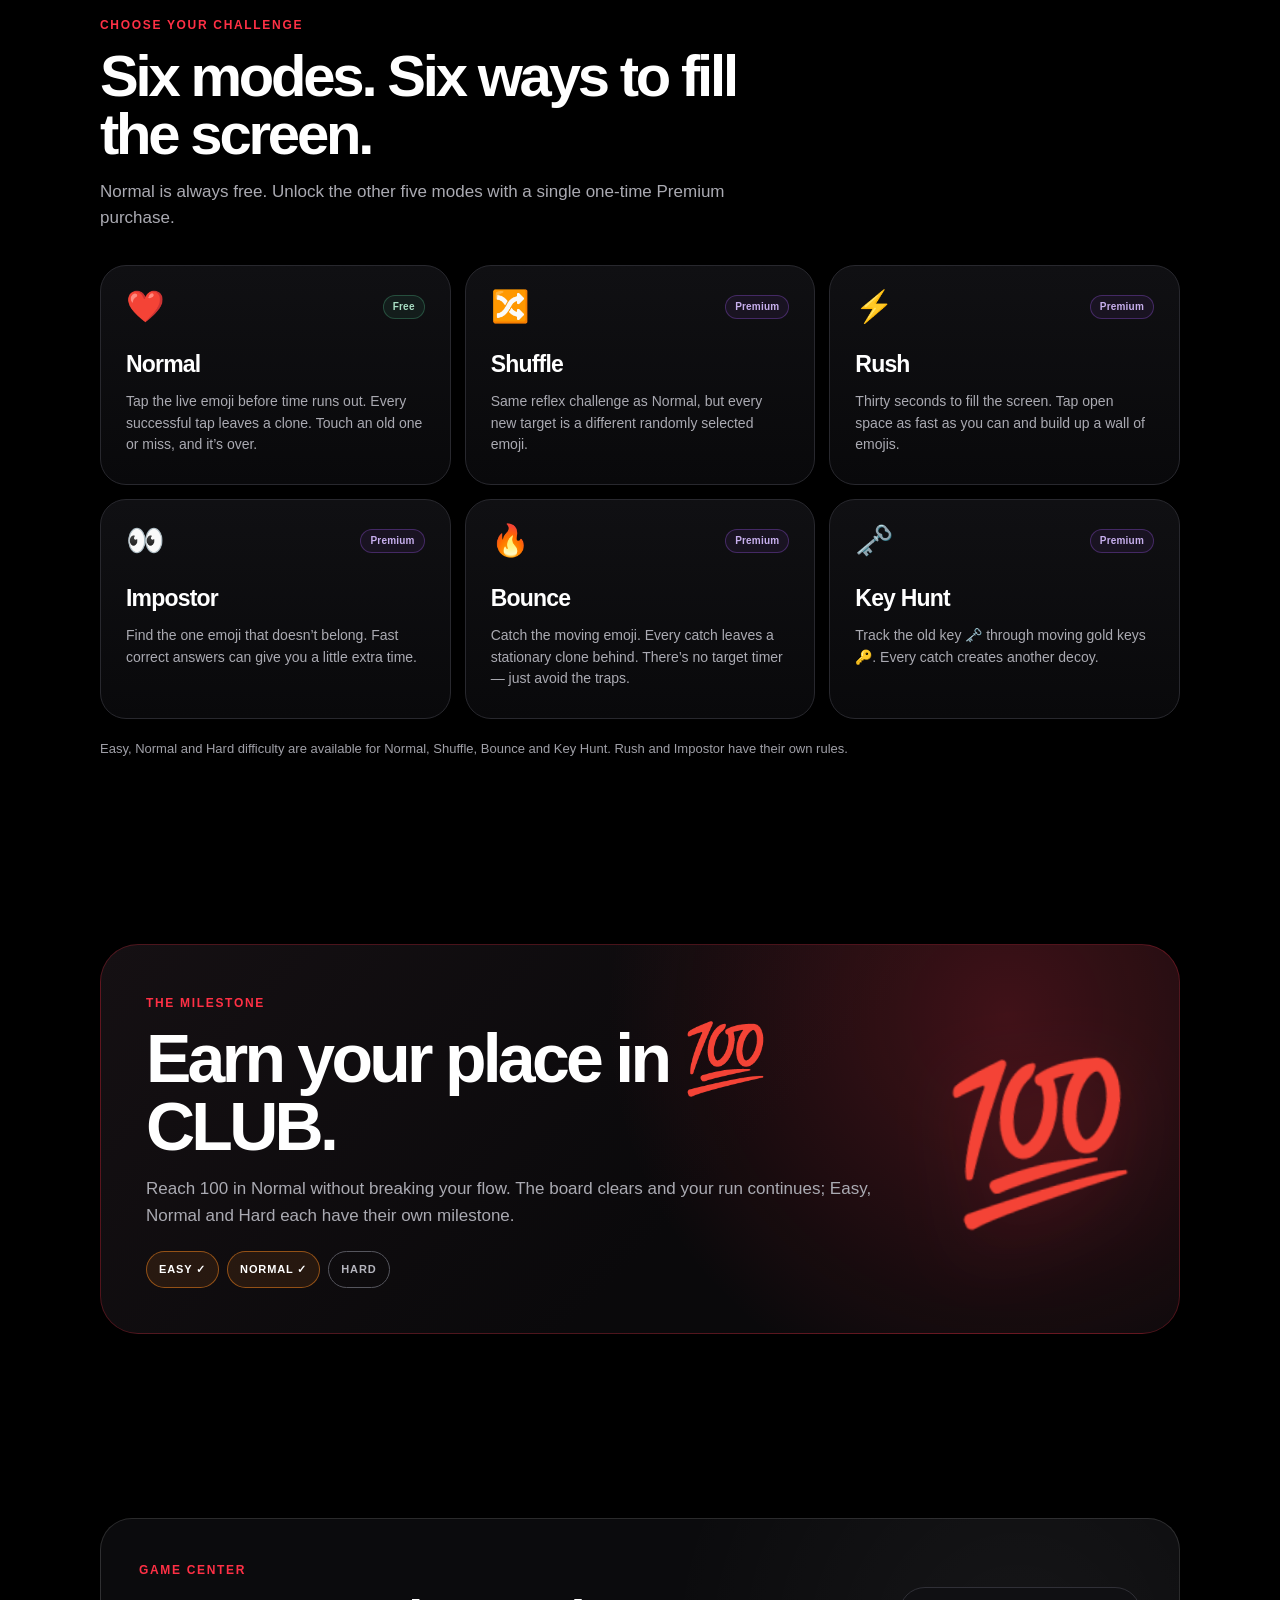
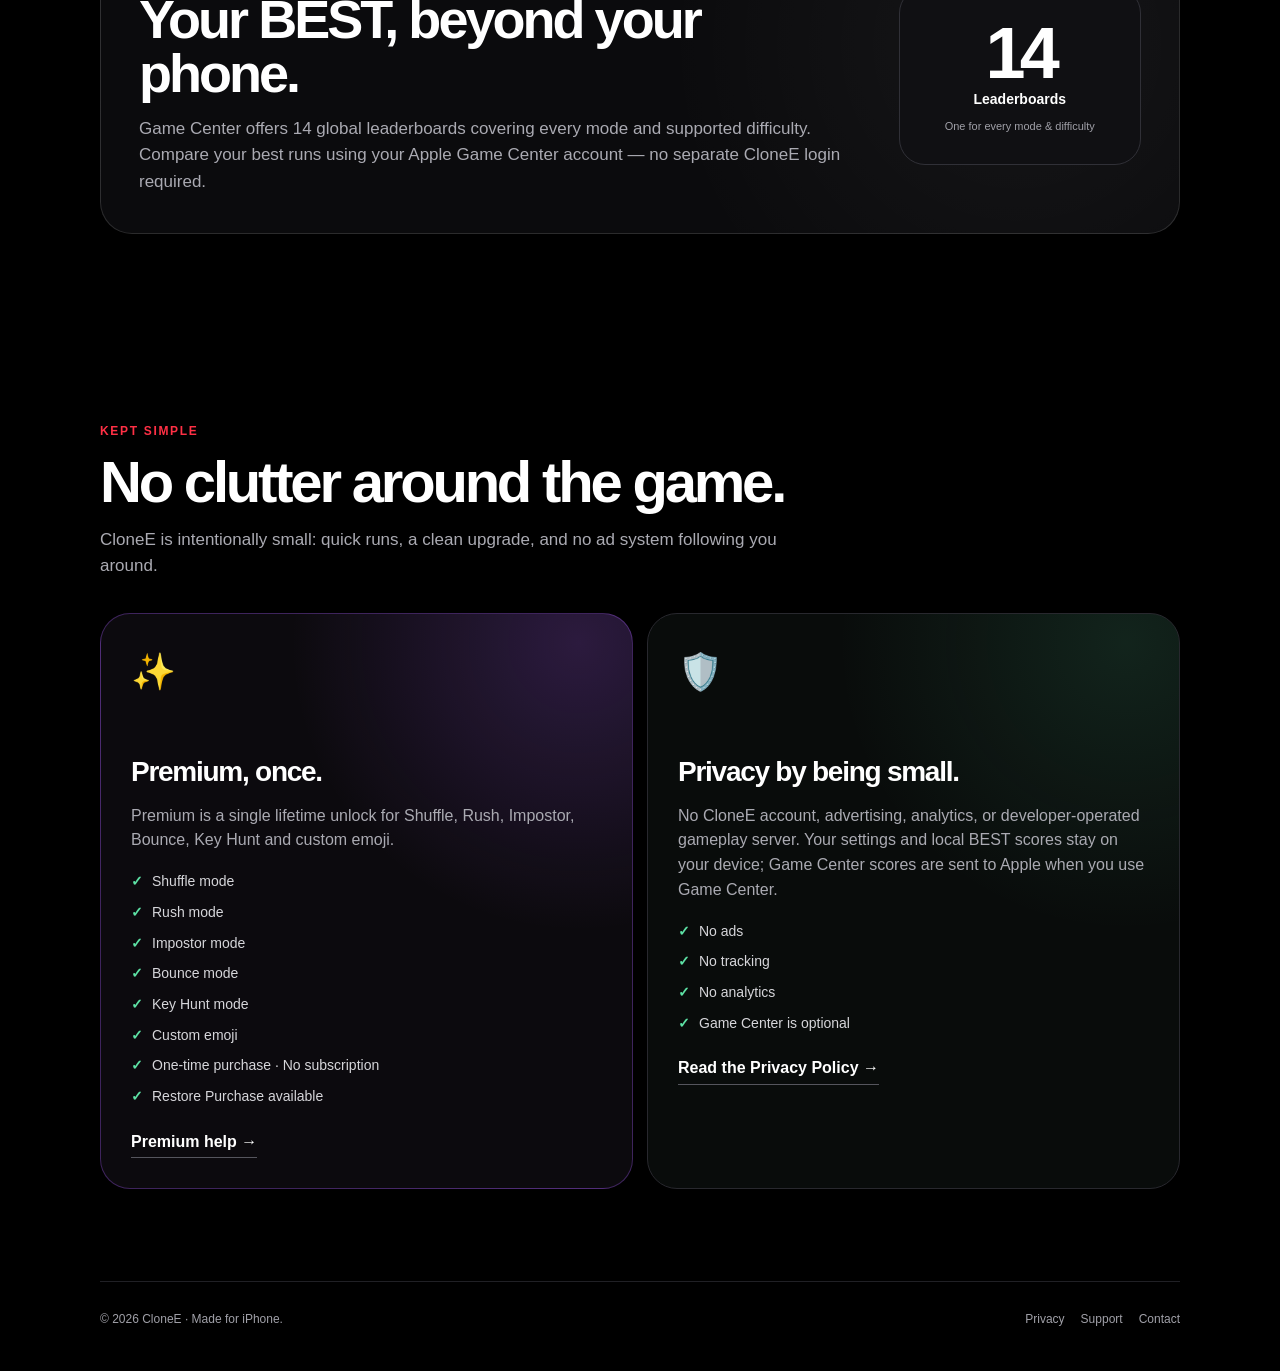
==== commit adf77ac9: "Present live 1.0.3 features on CloneE homepage" ====
--- a/index.html
+++ b/index.html
@@ -60,9 +60,9 @@
       <span class="eyebrow"><span class="eyebrow-dot" aria-hidden="true"></span> Emojis are the clones.</span>
       <h1>Your favorite<br>emoji, <span class="accent">multiplied.</span></h1>
       <p class="lead">Pick an emoji. Watch it multiply. In Normal, every successful tap leaves another clone behind. Hit the wrong one or miss the new target, and your run is over.</p>
-      <p class="release-note"><strong>Version 1.0.3:</strong> Bounce, Key Hunt and Game Center are on the way, pending App Store release.</p>
+      <p class="release-note"><strong>Now available:</strong> Bounce, Key Hunt and 14 Game Center leaderboards.</p>
       <div class="actions">
-        <a class="button coming" href="https://apps.apple.com/app/id6813370508" target="_blank" rel="noopener noreferrer" aria-label="Download CloneE on the App Store">Download on the App Store</a>
+        <a class="button primary" href="https://apps.apple.com/app/id6813370508" target="_blank" rel="noopener noreferrer" aria-label="Download CloneE on the App Store">Download on the App Store</a>
         <a class="button secondary" href="support.html">How it works</a>
       </div>
       <p class="micro">Free to play · Optional one-time Premium · No ads</p>
@@ -114,7 +114,7 @@
     <div class="section-head">
       <span class="section-kicker">Choose your challenge</span>
       <h2 id="modes-title">Six modes. Six ways to fill the screen.</h2>
-      <p class="section-lead">Normal is always free. The other five modes come with one-time Premium. Bounce and Key Hunt arrive with version 1.0.3.</p>
+      <p class="section-lead">Normal is always free. Unlock the other five modes with a single one-time Premium purchase.</p>
     </div>
     <div class="mode-grid">
       <article class="mode-card">
@@ -138,12 +138,12 @@
         <p>Find the one emoji that doesn’t belong. Fast correct answers can give you a little extra time.</p>
       </article>
       <article class="mode-card">
-        <div class="mode-card-top"><span aria-hidden="true">🔥</span><span class="mode-tier">Premium · 1.0.3</span></div>
+        <div class="mode-card-top"><span aria-hidden="true">🔥</span><span class="mode-tier">Premium</span></div>
         <h3>Bounce</h3>
         <p>Catch the moving emoji. Every catch leaves a stationary clone behind. There’s no target timer — just avoid the traps.</p>
       </article>
       <article class="mode-card">
-        <div class="mode-card-top"><span aria-hidden="true">🗝️</span><span class="mode-tier">Premium · 1.0.3</span></div>
+        <div class="mode-card-top"><span aria-hidden="true">🗝️</span><span class="mode-tier">Premium</span></div>
         <h3>Key Hunt</h3>
         <p>Track the old key 🗝️ through moving gold keys 🔑. Every catch creates another decoy.</p>
       </article>
@@ -170,9 +170,9 @@
   <section class="shell section" id="game-center" aria-labelledby="game-center-title">
     <div class="game-center-block">
       <div>
-        <span class="section-kicker">Coming in version 1.0.3</span>
+        <span class="section-kicker">Game Center</span>
         <h2 id="game-center-title">Your BEST, beyond your phone.</h2>
-        <p class="section-lead">Game Center adds 14 global leaderboards covering every mode and supported difficulty. Compare your best runs using your Apple Game Center account — no separate CloneE login required.</p>
+        <p class="section-lead">Game Center offers 14 global leaderboards covering every mode and supported difficulty. Compare your best runs using your Apple Game Center account — no separate CloneE login required.</p>
       </div>
       <div class="leaderboard-visual" aria-label="Fourteen Game Center leaderboards">
         <span class="leaderboard-number">14</span>
@@ -192,13 +192,13 @@
       <article class="feature-card premium">
         <div class="card-icon" aria-hidden="true">✨</div>
         <h3>Premium, once.</h3>
-        <p>Premium is a single lifetime unlock for five extra game modes and custom emoji. Version 1.0.3 adds Bounce and Key Hunt to the existing Shuffle, Rush and Impostor.</p>
+        <p>Premium is a single lifetime unlock for Shuffle, Rush, Impostor, Bounce, Key Hunt and custom emoji.</p>
         <ul class="feature-list">
           <li>Shuffle mode</li>
           <li>Rush mode</li>
           <li>Impostor mode</li>
-          <li>Bounce mode (1.0.3)</li>
-          <li>Key Hunt mode (1.0.3)</li>
+          <li>Bounce mode</li>
+          <li>Key Hunt mode</li>
           <li>Custom emoji</li>
           <li>One-time purchase · No subscription</li>
           <li>Restore Purchase available</li>
